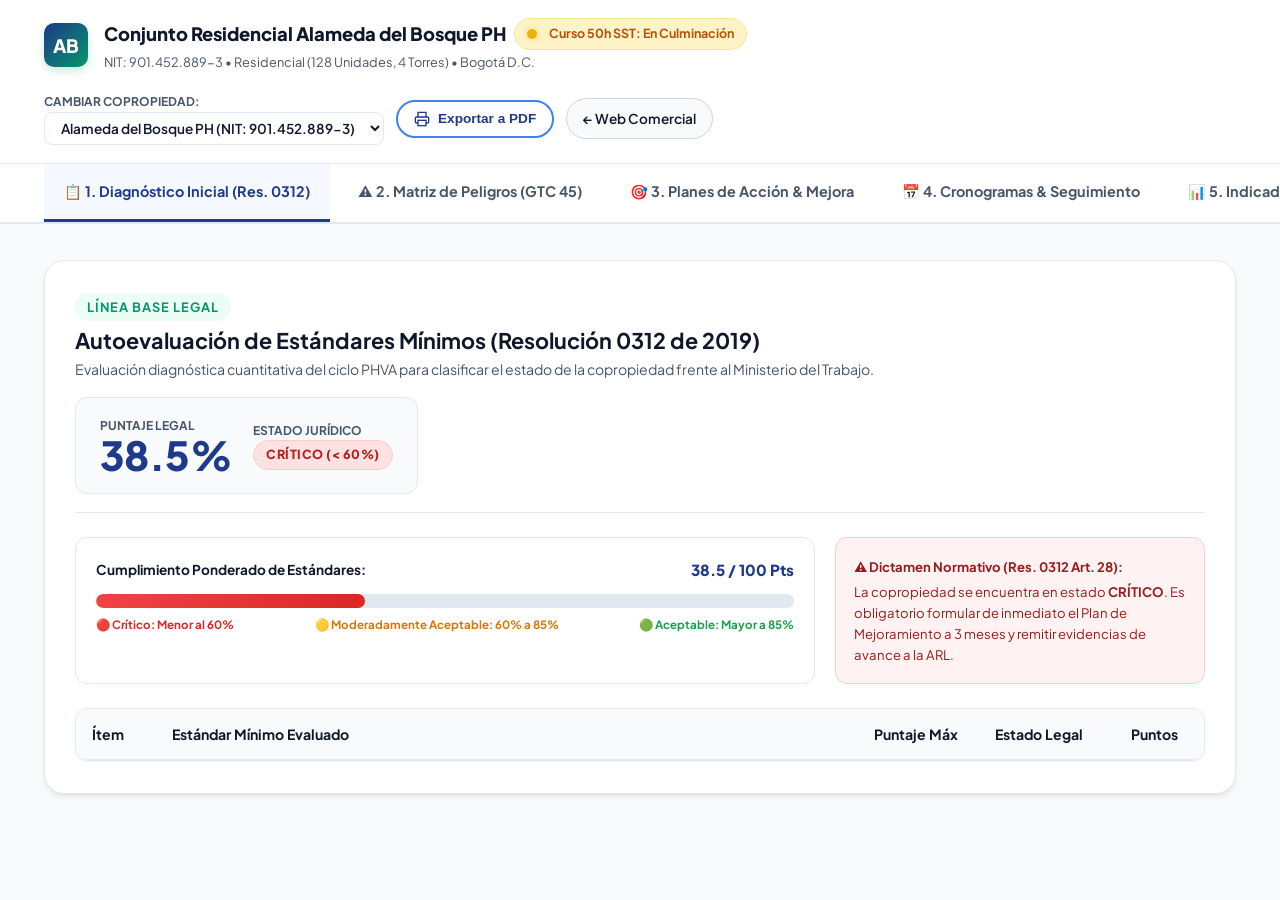
==== web/entregables.html @ 8b186585 "1 1" ====
<!DOCTYPE html>
<html lang="es">
<head>
  <meta charset="UTF-8">
  <meta name="viewport" content="width=device-width, initial-scale=1.0">
  <title>Portal Privado de Entregables SG-SST | Asesoría en Propiedad Horizontal</title>
  <link rel="stylesheet" href="css/styles.css">
  <link rel="icon" href="data:image/svg+xml,<svg xmlns='http://www.w3.org/2000/svg' viewBox='0 0 24 24' fill='%231e3a8a'><path d='M12 1L3 5v6c0 5.55 3.84 10.74 9 12 5.16-1.26 9-6.45 9-12V5l-9-4zm-2 16l-4-4 1.41-1.41L10 14.17l6.59-6.59L18 9l-8 8z'/></svg>">
  <style>
    /* Estilos específicos ejecutivos para el Portal de Entregables */
    .deliverables-header {
      background: #ffffff;
      border-bottom: 1px solid var(--border);
      padding: 18px 0;
      box-shadow: var(--shadow-sm);
    }
    .client-bar {
      display: flex;
      align-items: center;
      justify-content: space-between;
      gap: 20px;
      flex-wrap: wrap;
    }
    .client-info-box {
      display: flex;
      align-items: center;
      gap: 16px;
    }
    .client-selector-wrap {
      display: flex;
      align-items: center;
      gap: 12px;
      flex-wrap: wrap;
    }
    .deliverable-nav {
      background: #ffffff;
      border-bottom: 2px solid var(--border);
      overflow-x: auto;
      white-space: nowrap;
      position: sticky;
      top: 0;
      z-index: 100;
    }
    .deliverable-tabs-list {
      display: flex;
      list-style: none;
      gap: 8px;
      padding: 0 24px;
      max-width: 1240px;
      margin: 0 auto;
    }
    .deliverable-tab {
      padding: 16px 20px;
      font-weight: 700;
      font-size: 0.9rem;
      color: var(--muted);
      cursor: pointer;
      border-bottom: 3px solid transparent;
      display: flex;
      align-items: center;
      gap: 8px;
      transition: var(--transition);
      user-select: none;
    }
    .deliverable-tab:hover {
      color: var(--primary);
    }
    .deliverable-tab.active {
      color: var(--primary);
      border-bottom-color: var(--primary);
      background: rgba(239, 246, 255, 0.6);
    }
    .tab-pane {
      display: none;
      padding: 36px 0 60px;
    }
    .tab-pane.active {
      display: block;
      animation: fadeIn 0.3s ease;
    }
    .panel-card {
      background: #ffffff;
      border-radius: var(--radius-lg);
      border: 1px solid var(--border);
      box-shadow: var(--shadow-md);
      padding: 32px 30px;
      margin-bottom: 28px;
    }
    .panel-card-header {
      display: flex;
      align-items: center;
      justify-content: space-between;
      margin-bottom: 24px;
      padding-bottom: 18px;
      border-bottom: 1px solid var(--border);
      flex-wrap: wrap;
      gap: 16px;
    }
    .score-circle-card {
      display: flex;
      align-items: center;
      gap: 20px;
      background: #f8fafc;
      border-radius: var(--radius-md);
      padding: 18px 24px;
      border: 1px solid var(--border);
    }
    .score-big {
      font-size: 2.5rem;
      font-weight: 800;
      color: var(--primary);
      line-height: 1;
    }
    .status-pill {
      display: inline-block;
      font-size: 0.78rem;
      font-weight: 800;
      padding: 4px 12px;
      border-radius: var(--radius-full);
      text-transform: uppercase;
      letter-spacing: 0.5px;
    }
    .status-danger { background: #fee2e2; color: #b91c1c; border: 1px solid #fecaca; }
    .status-warning { background: #fef3c7; color: #b45309; border: 1px solid #fde68a; }
    .status-success { background: #dcfce7; color: #15803d; border: 1px solid #86efac; }

    /* Tablas técnicas */
    .data-table-wrap {
      overflow-x: auto;
      border-radius: var(--radius-md);
      border: 1px solid var(--border);
      box-shadow: var(--shadow-sm);
    }
    .tech-table {
      width: 100%;
      border-collapse: collapse;
      font-size: 0.88rem;
      text-align: left;
    }
    .tech-table th {
      background: #f8fafc;
      color: var(--dark);
      font-weight: 700;
      padding: 14px 16px;
      border-bottom: 1.5px solid var(--border);
      white-space: nowrap;
    }
    .tech-table td {
      padding: 13px 16px;
      border-bottom: 1px solid #f1f5f9;
      color: var(--dark);
    }
    .tech-table tbody tr:hover {
      background-color: #f8fafc;
    }
    .badge {
      display: inline-block;
      font-size: 0.75rem;
      font-weight: 700;
      padding: 3px 8px;
      border-radius: 4px;
    }
    .badge-success { background: #ecfdf5; color: #047857; }
    .badge-danger { background: #fef2f2; color: #b91c1c; }
    .badge-warning { background: #fffbeb; color: #b45309; }
    .badge-neutral { background: #f1f5f9; color: #475569; }

    .risk-badge {
      font-weight: 800;
      padding: 4px 10px;
      border-radius: 4px;
      font-size: 0.78rem;
      display: inline-block;
      white-space: nowrap;
    }
    .risk-i { background: #fee2e2; color: #991b1b; border: 1px solid #fca5a5; }
    .risk-ii { background: #ffedd5; color: #c2410c; border: 1px solid #fed7aa; }
    .risk-iii { background: #fef9c3; color: #854d0e; border: 1px solid #fef08a; }
    .risk-iv { background: #dcfce7; color: #166534; border: 1px solid #bbf7d0; }

    .pill-tag {
      background: #eff6ff;
      color: #1d4ed8;
      font-size: 0.75rem;
      font-weight: 600;
      padding: 2px 8px;
      border-radius: 4px;
      display: inline-block;
    }
    .progress-bar-bg {
      background: #e2e8f0;
      height: 8px;
      border-radius: 4px;
      overflow: hidden;
      margin-bottom: 4px;
    }
    .progress-bar-fill {
      background: var(--secondary);
      height: 100%;
      border-radius: 4px;
    }

    /* KPIs de Indicadores */
    .kpi-grid {
      display: grid;
      grid-template-columns: repeat(auto-fit, minmax(280px, 1fr));
      gap: 22px;
      margin-bottom: 30px;
    }
    .kpi-card {
      background: #ffffff;
      border: 1px solid var(--border);
      border-radius: var(--radius-md);
      padding: 24px;
      border-top: 4px solid var(--primary-light);
      display: flex;
      flex-direction: column;
      justify-content: space-between;
      box-shadow: var(--shadow-sm);
      transition: var(--transition);
    }
    .kpi-card:hover {
      box-shadow: var(--shadow-md);
      transform: translateY(-2px);
    }
    .kpi-top-row {
      display: flex;
      align-items: center;
      justify-content: space-between;
      margin-bottom: 8px;
    }
    .kpi-val {
      font-size: 2.3rem;
      font-weight: 800;
      color: var(--dark);
      margin: 4px 0 8px 0;
      line-height: 1.1;
    }
    .kpi-title {
      font-size: 0.82rem;
      font-weight: 700;
      color: var(--muted);
      text-transform: uppercase;
      letter-spacing: 0.5px;
    }
    .kpi-desc {
      font-size: 0.8rem;
      color: var(--muted);
      line-height: 1.4;
    }
  </style>
</head>
<body>

  <!-- ===================================================================
       ENCABEZADO DE GESTIÓN Y BARRA DE SELECCIÓN DE COPROPIEDAD
       =================================================================== -->
  <header class="deliverables-header">
    <div class="container client-bar">
      <!-- Info y Avatar de la Copropiedad Activa -->
      <div class="client-info-box">
        <div class="client-avatar-badge" id="clientAvatar">
          AB
        </div>
        <div>
          <div style="display: flex; align-items: center; gap: 8px; flex-wrap: wrap;">
            <h2 id="clientNameHeader" style="font-size: 1.15rem; font-weight: 800; color: var(--dark); margin: 0;">
              Conjunto Residencial Alameda del Bosque PH
            </h2>
            <span class="course-status-pill in-progress" id="courseStatusBadge">
              <span class="kpi-status-dot dot-yellow"></span> Curso 50h SST: En Culminación
            </span>
          </div>
          <p id="clientMetaHeader" style="font-size: 0.8rem; color: var(--muted); margin: 2px 0 0 0;">
            NIT: 901.452.889-3 • Residencial (128 Unidades, 4 Torres) • Bogotá D.C.
          </p>
        </div>
      </div>

      <!-- Acciones Ejecutivas: Selector, PDF y Retorno -->
      <div class="client-selector-wrap">
        <div>
          <label for="copropiedadSelector" style="display: block; font-size: 0.75rem; font-weight: 700; color: var(--muted); text-transform: uppercase;">Cambiar Copropiedad:</label>
          <select id="copropiedadSelector" class="form-control" style="padding: 6px 12px; min-width: 280px; font-weight: 600; font-size: 0.85rem;">
            <option value="1">Alameda del Bosque PH (NIT: 901.452.889-3)</option>
          </select>
        </div>

        <button type="button" class="btn btn-outline" onclick="window.print()" title="Generar PDF Oficial con todos los entregables" style="padding: 9px 16px; font-size: 0.85rem;">
          <svg width="16" height="16" viewBox="0 0 24 24" fill="none" stroke="currentColor" stroke-width="2">
            <polyline points="6 9 6 2 18 2 18 9"></polyline>
            <path d="M6 18H4a2 2 0 0 1-2-2v-5a2 2 0 0 1 2-2h16a2 2 0 0 1 2 2v5a2 2 0 0 1-2 2h-2"></path>
            <rect x="6" y="14" width="12" height="8"></rect>
          </svg>
          Exportar a PDF
        </button>

        <a href="/index.html" class="btn btn-portal" style="padding: 9px 16px; font-size: 0.85rem;">
          ← Web Comercial
        </a>
      </div>
    </div>
  </header>

  <!-- ===================================================================
       PESTAÑAS TÉCNICAS DE ENTREGABLES (PRIVADAS DEL CLIENTE)
       =================================================================== -->
  <nav class="deliverable-nav">
    <ul class="deliverable-tabs-list">
      <li class="deliverable-tab active" data-target="tab-diagnostico">
        📋 1. Diagnóstico Inicial (Res. 0312)
      </li>
      <li class="deliverable-tab" data-target="tab-matriz">
        ⚠️ 2. Matriz de Peligros (GTC 45)
      </li>
      <li class="deliverable-tab" data-target="tab-planes">
        🎯 3. Planes de Acción & Mejora
      </li>
      <li class="deliverable-tab" data-target="tab-cronogramas">
        📅 4. Cronogramas & Seguimiento
      </li>
      <li class="deliverable-tab" data-target="tab-indicadores">
        📊 5. Indicadores del SG-SST
      </li>
      <li class="deliverable-tab" data-target="tab-auditoria">
        ⚖️ 6. Auditoría & Reporte ARL/MinTrabajo
      </li>
    </ul>
  </nav>

  <!-- ===================================================================
       CONTENIDO PRINCIPAL POR ENTREGABLE
       =================================================================== -->
  <main class="container">

    <!-- ---------------------------------------------------------------
         TAB 1: DIAGNÓSTICO INICIAL (RES. 0312 DE 2019)
         --------------------------------------------------------------- -->
    <div id="tab-diagnostico" class="tab-pane active">
      <div class="panel-card">
        <div class="panel-card-header">
          <div>
            <span class="section-tag" style="margin-bottom: 6px;">Línea Base Legal</span>
            <h3 style="font-size: 1.35rem; color: var(--dark); margin: 0 0 4px 0;">
              Autoevaluación de Estándares Mínimos (Resolución 0312 de 2019)
            </h3>
            <p style="font-size: 0.88rem; color: var(--muted); margin: 0;">
              Evaluación diagnóstica cuantitativa del ciclo PHVA para clasificar el estado de la copropiedad frente al Ministerio del Trabajo.
            </p>
          </div>
          <div class="score-circle-card">
            <div>
              <div style="font-size: 0.75rem; font-weight: 700; color: var(--muted); text-transform: uppercase;">Puntaje Legal</div>
              <div id="diagScoreBadge" class="score-big">38.5%</div>
            </div>
            <div>
              <div style="font-size: 0.75rem; font-weight: 700; color: var(--muted); text-transform: uppercase;">Estado Jurídico</div>
              <span id="diagStatusBadge" class="status-pill status-danger">Crítico (< 60%)</span>
            </div>
          </div>
        </div>

        <!-- Banner Visual de Semáforo y Barra de Progreso del Diagnóstico -->
        <div class="diag-semaphor-banner">
          <div class="diag-summary-box">
            <div style="display: flex; justify-content: space-between; align-items: center;">
              <span style="font-size: 0.85rem; font-weight: 700; color: var(--dark);">Cumplimiento Ponderado de Estándares:</span>
              <span id="diagProgressText" style="font-size: 0.95rem; font-weight: 800; color: var(--primary);">38.5 / 100 Pts</span>
            </div>
            <div class="diag-progress-outer">
              <div id="diagProgressBar" class="diag-progress-inner" style="width: 38.5%; background: linear-gradient(90deg, #ef4444 0%, #dc2626 100%);"></div>
            </div>
            <div class="diag-thresholds">
              <span style="color: #dc2626;">🔴 Crítico: Menor al 60%</span>
              <span style="color: #d97706;">🟡 Moderadamente Aceptable: 60% a 85%</span>
              <span style="color: #16a34a;">🟢 Aceptable: Mayor a 85%</span>
            </div>
          </div>

          <!-- Dictamen Legal Inmediato -->
          <div id="diagLegalAdvice" style="background: #fef2f2; border: 1.5px solid #fecaca; border-radius: var(--radius-md); padding: 18px; font-size: 0.82rem; color: #991b1b; display: flex; flex-direction: column; justify-content: center;">
            <strong style="margin-bottom: 4px; display: flex; align-items: center; gap: 6px;">
              ⚠️ Dictamen Normativo (Res. 0312 Art. 28):
            </strong>
            <span>La copropiedad se encuentra en estado <strong>CRÍTICO</strong>. Es obligatorio formular de inmediato el Plan de Mejoramiento a 3 meses y remitir evidencias de avance a la ARL.</span>
          </div>
        </div>

        <div class="data-table-wrap">
          <table class="tech-table">
            <thead>
              <tr>
                <th style="width: 80px;">Ítem</th>
                <th>Estándar Mínimo Evaluado</th>
                <th style="width: 110px; text-align: center;">Puntaje Máx</th>
                <th style="width: 130px; text-align: center;">Estado Legal</th>
                <th style="width: 100px; text-align: center;">Puntos</th>
              </tr>
            </thead>
            <tbody id="diagItemsTable">
              <!-- Renderizado dinámico desde entregables.js -->
            </tbody>
          </table>
        </div>
      </div>
    </div>

    <!-- ---------------------------------------------------------------
         TAB 2: MATRIZ DE IDENTIFICACIÓN DE PELIGROS (GTC 45) CON FILTROS
         --------------------------------------------------------------- -->
    <div id="tab-matriz" class="tab-pane">
      <div class="panel-card">
        <div class="panel-card-header">
          <div>
            <span class="section-tag" style="margin-bottom: 6px;">Gestión de Peligros Locativos</span>
            <h3 style="font-size: 1.35rem; color: var(--dark); margin: 0 0 4px 0;">
              Matriz de Identificación de Peligros y Valoración de Riesgos (GTC 45)
            </h3>
            <p style="font-size: 0.88rem; color: var(--muted); margin: 0;">
              Identificación técnica de áreas críticas (bombas, subestación, tanques, shut, piscina, fachadas) y controles para personal OPS y subcontratado.
            </p>
          </div>
          <button class="btn btn-outline" onclick="window.print()" style="padding: 8px 16px; font-size: 0.85rem;">
            Exportar Matriz en PDF
          </button>
        </div>

        <!-- Barra de Filtros Dinámicos de la Matriz IPVR -->
        <div class="matrix-filters-card">
          <div class="matrix-filter-controls">
            <!-- Filtro por Área / Zona -->
            <div>
              <label for="filterArea" style="display: block; font-size: 0.72rem; font-weight: 700; color: var(--muted); text-transform: uppercase; margin-bottom: 2px;">Filtrar por Área / Zona:</label>
              <select id="filterArea" class="matrix-filter-select">
                <option value="ALL">Todas las Áreas</option>
                <option value="Subestación">Subestación y Tableros Eléctricos</option>
                <option value="Motobombas">Cuarto de Motobombas</option>
                <option value="Tanques">Tanques de Agua (Confinados)</option>
                <option value="Shut">Shut de Basuras y Acopio</option>
                <option value="Fachadas">Fachadas y Cubiertas (Alturas)</option>
                <option value="Portería">Portería y Vigilancia</option>
              </select>
            </div>

            <!-- Filtro por Tipo de Personal -->
            <div>
              <label for="filterPersonal" style="display: block; font-size: 0.72rem; font-weight: 700; color: var(--muted); text-transform: uppercase; margin-bottom: 2px;">Personal Expuesto:</label>
              <select id="filterPersonal" class="matrix-filter-select">
                <option value="ALL">Todo el Personal</option>
                <option value="OPS">OPS / Toderos Mantenimiento</option>
                <option value="Subcontratado">Subcontratado (Aseo / Vigilancia)</option>
                <option value="Especializado">Contratistas Especializados</option>
              </select>
            </div>

            <!-- Filtro por Nivel de Riesgo -->
            <div>
              <label for="filterRisk" style="display: block; font-size: 0.72rem; font-weight: 700; color: var(--muted); text-transform: uppercase; margin-bottom: 2px;">Nivel de Riesgo (NR):</label>
              <select id="filterRisk" class="matrix-filter-select">
                <option value="ALL">Todos los Niveles</option>
                <option value="I">Nivel I - Crítico (No Aceptable)</option>
                <option value="II">Nivel II - Alto (Aceptable c/ Control)</option>
                <option value="III">Nivel III - Medio</option>
              </select>
            </div>

            <!-- Buscador en tiempo real -->
            <div>
              <label for="searchMatrix" style="display: block; font-size: 0.72rem; font-weight: 700; color: var(--muted); text-transform: uppercase; margin-bottom: 2px;">Buscar Peligro o Control:</label>
              <input type="text" id="searchMatrix" class="matrix-search-input" placeholder="Ej: eléctrico, cloro, alturas...">
            </div>
          </div>

          <div class="matrix-count-badge" id="matrixCountBadge">
            Mostrando 6 de 6 peligros
          </div>
        </div>

        <div class="data-table-wrap">
          <table class="tech-table">
            <thead>
              <tr>
                <th>Área / Proceso</th>
                <th>Personal Expuesto</th>
                <th>Peligro & Clasificación</th>
                <th style="text-align: center;">NP</th>
                <th style="text-align: center;">NC</th>
                <th style="text-align: center;">Nivel Riesgo (NR)</th>
                <th>Medidas de Intervención / Controles</th>
              </tr>
            </thead>
            <tbody id="matrizTableBody">
              <!-- Renderizado dinámico desde entregables.js -->
            </tbody>
          </table>
        </div>
      </div>
    </div>

    <!-- ---------------------------------------------------------------
         TAB 3: PLANES DE ACCIÓN Y DE MEJORA
         --------------------------------------------------------------- -->
    <div id="tab-planes" class="tab-pane">
      <div class="panel-card">
        <div class="panel-card-header">
          <div>
            <span class="section-tag" style="margin-bottom: 6px;">Subsanación de Hallazgos</span>
            <h3 style="font-size: 1.35rem; color: var(--dark); margin: 0 0 4px 0;">
              Planes de Acción y Mejoramiento Continuo
            </h3>
            <p style="font-size: 0.88rem; color: var(--muted); margin: 0;">
              Acciones estructuradas para subsanar los estándares no conformes del diagnóstico y elevar la calificación legal ante la ARL.
            </p>
          </div>
        </div>

        <div class="data-table-wrap">
          <table class="tech-table">
            <thead>
              <tr>
                <th style="width: 70px;">Estándar</th>
                <th>Hallazgo / No Conformidad</th>
                <th>Acción de Mejora Propuesta</th>
                <th>Responsable</th>
                <th>Recursos</th>
                <th>Fecha Límite</th>
                <th style="width: 140px;">Avance & Estado</th>
              </tr>
            </thead>
            <tbody id="planesTableBody">
              <!-- Renderizado dinámico desde entregables.js -->
            </tbody>
          </table>
        </div>
      </div>
    </div>

    <!-- ---------------------------------------------------------------
         TAB 4: CRONOGRAMAS DE IMPLEMENTACIÓN Y SEGUIMIENTO
         --------------------------------------------------------------- -->
    <div id="tab-cronogramas" class="tab-pane">
      <div class="panel-card">
        <div class="panel-card-header">
          <div>
            <span class="section-tag" style="margin-bottom: 6px;">Ciclo PHVA Anual</span>
            <h3 style="font-size: 1.35rem; color: var(--dark); margin: 0 0 4px 0;">
              Cronograma Anual de Trabajo, Capacitaciones e Inspecciones
            </h3>
            <p style="font-size: 0.88rem; color: var(--muted); margin: 0;">
              Seguimiento temporal con porcentajes de ejecución real conforme al Decreto 1072 de 2015.
            </p>
          </div>
        </div>

        <div class="data-table-wrap">
          <table class="tech-table">
            <thead>
              <tr>
                <th>Programa</th>
                <th>Actividad Programada</th>
                <th>Mes</th>
                <th>Responsable</th>
                <th>Estado</th>
                <th style="width: 130px;">Cumplimiento</th>
              </tr>
            </thead>
            <tbody id="cronogramasTableBody">
              <!-- Renderizado dinámico desde entregables.js -->
            </tbody>
          </table>
        </div>
      </div>
    </div>

    <!-- ---------------------------------------------------------------
         TAB 5: TABLERO DE INDICADORES DEL SG-SST (SEMÁFOROS MEJORADOS)
         --------------------------------------------------------------- -->
    <div id="tab-indicadores" class="tab-pane">
      <div class="panel-card">
        <div class="panel-card-header">
          <div>
            <span class="section-tag" style="margin-bottom: 6px;">Métricas Obligatorias</span>
            <h3 style="font-size: 1.35rem; color: var(--dark); margin: 0 0 4px 0;">
              Tablero de 6 Indicadores del SG-SST (Resolución 0312 de 2019 art. 30)
            </h3>
            <p style="font-size: 0.88rem; color: var(--muted); margin: 0;">
              Semáforos visuales y comparación rigurosa contra metas legales de estructura, proceso y resultado.
            </p>
          </div>
          <span class="badge badge-success" style="padding: 6px 14px; font-size: 0.82rem;">
            Vigencia: Año 2026 Acumulado
          </span>
        </div>

        <div class="kpi-grid">
          <!-- 1. Frecuencia de Accidentes -->
          <div class="kpi-card" style="border-top-color: #10b981;">
            <div>
              <div class="kpi-top-row">
                <span class="kpi-title">Frecuencia de AT (IF)</span>
                <span class="badge badge-success">🟢 Meta Cumplida</span>
              </div>
              <div class="kpi-val" id="indFrecuencia">0.0</div>
              <div class="kpi-desc">(N° Accidentes de Trabajo en el mes / N° Trabajadores) * 100.</div>
            </div>
            <div class="kpi-target-wrap">
              <div class="kpi-target-header">
                <span>Resultado: 0.0</span>
                <span>Meta Legal: 0.0</span>
              </div>
              <div class="progress-bar-bg">
                <div class="progress-bar-fill" style="width: 100%; background: #10b981;"></div>
              </div>
            </div>
          </div>

          <!-- 2. Severidad de Accidentes -->
          <div class="kpi-card" style="border-top-color: #10b981;">
            <div>
              <div class="kpi-top-row">
                <span class="kpi-title">Severidad de AT (IS)</span>
                <span class="badge badge-success">🟢 Meta Cumplida</span>
              </div>
              <div class="kpi-val" id="indSeveridad">0.0</div>
              <div class="kpi-desc">Días de incapacidad por accidentes laborales en el periodo evaluado.</div>
            </div>
            <div class="kpi-target-wrap">
              <div class="kpi-target-header">
                <span>Días Perdidos: 0</span>
                <span>Meta Legal: 0 Días</span>
              </div>
              <div class="progress-bar-bg">
                <div class="progress-bar-fill" style="width: 100%; background: #10b981;"></div>
              </div>
            </div>
          </div>

          <!-- 3. Mortalidad por Accidentes -->
          <div class="kpi-card" style="border-top-color: #10b981;">
            <div>
              <div class="kpi-top-row">
                <span class="kpi-title">Mortalidad por AT</span>
                <span class="badge badge-success">🟢 Meta Cumplida</span>
              </div>
              <div class="kpi-val" id="indMortalidad" style="color: var(--secondary);">0.0%</div>
              <div class="kpi-desc">Proporción de eventos mortales de personal directo o subcontratado.</div>
            </div>
            <div class="kpi-target-wrap">
              <div class="kpi-target-header">
                <span>Resultado: 0.0%</span>
                <span>Meta Legal: 0%</span>
              </div>
              <div class="progress-bar-bg">
                <div class="progress-bar-fill" style="width: 100%; background: #10b981;"></div>
              </div>
            </div>
          </div>

          <!-- 4. Ausentismo por Causa Médica -->
          <div class="kpi-card" style="border-top-color: #3b82f6;">
            <div>
              <div class="kpi-top-row">
                <span class="kpi-title">Ausentismo Médico</span>
                <span class="badge badge-success">🟢 Controlado</span>
              </div>
              <div class="kpi-val" id="indAusentismo">1.2%</div>
              <div class="kpi-desc">Días de ausencia por incapacidad sobre días totales programados.</div>
            </div>
            <div class="kpi-target-wrap">
              <div class="kpi-target-header">
                <span>Resultado: 1.2%</span>
                <span>Meta Máxima: < 3.0%</span>
              </div>
              <div class="progress-bar-bg">
                <div class="progress-bar-fill" style="width: 40%; background: #3b82f6;"></div>
              </div>
            </div>
          </div>

          <!-- 5. Cumplimiento Plan Anual de Trabajo -->
          <div class="kpi-card" style="border-top-color: #059669;">
            <div>
              <div class="kpi-top-row">
                <span class="kpi-title">Cumplimiento Plan Anual</span>
                <span class="badge badge-success">🟢 Conforme</span>
              </div>
              <div class="kpi-val" id="indCumplimientoPlan" style="color: var(--secondary);">85%</div>
              <div class="kpi-desc">Actividades ejecutadas en el cronograma vs actividades planificadas.</div>
            </div>
            <div class="kpi-target-wrap">
              <div class="kpi-target-header">
                <span>Ejecutado: 85%</span>
                <span>Meta Legal: ≥ 80%</span>
              </div>
              <div class="progress-bar-bg">
                <div class="progress-bar-fill" style="width: 85%; background: var(--secondary);"></div>
              </div>
            </div>
          </div>

          <!-- 6. Cobertura del Programa de Capacitación -->
          <div class="kpi-card" style="border-top-color: #059669;">
            <div>
              <div class="kpi-top-row">
                <span class="kpi-title">Cobertura Capacitaciones</span>
                <span class="badge badge-success">🟢 Sobresaliente</span>
              </div>
              <div class="kpi-val" id="indCapacitacion" style="color: var(--secondary);">92%</div>
              <div class="kpi-desc">Personal asistente capacitado vs personal total programado.</div>
            </div>
            <div class="kpi-target-wrap">
              <div class="kpi-target-header">
                <span>Cobertura: 92%</span>
                <span>Meta Legal: ≥ 90%</span>
              </div>
              <div class="progress-bar-bg">
                <div class="progress-bar-fill" style="width: 92%; background: var(--secondary);"></div>
              </div>
            </div>
          </div>
        </div>
      </div>
    </div>

    <!-- ---------------------------------------------------------------
         TAB 6: AUDITORÍA & REPORTE OFICIAL ARL / MINTRABAJO
         --------------------------------------------------------------- -->
    <div id="tab-auditoria" class="tab-pane">
      <div class="panel-card">
        <div class="panel-card-header">
          <div>
            <span class="section-tag" style="margin-bottom: 6px;">Fiscalización Rigurosa</span>
            <h3 style="font-size: 1.35rem; color: var(--dark); margin: 0 0 4px 0;">
              Auditoría y Validación de Evidencias para Reporte ante ARL y MinTrabajo
            </h3>
            <p style="font-size: 0.88rem; color: var(--muted); margin: 0;">
              Soporte documental conforme a la Cláusula Novena del Contrato de Asesoría Integral.
            </p>
          </div>
          <span class="badge badge-warning" style="padding: 6px 14px; font-size: 0.82rem;">
            AUDITORÍA PRE-REPORTE ACTIVA
          </span>
        </div>

        <div style="background: #fffbeb; border-left: 4px solid var(--warning); padding: 18px 20px; border-radius: 6px; margin-bottom: 24px;">
          <h4 style="font-size: 0.98rem; color: #b45309; margin: 0 0 6px 0; font-weight: 700;">
            ⚠️ Protocolo Legal No Negociable de Fiscalización:
          </h4>
          <p style="font-size: 0.88rem; color: #78350f; line-height: 1.55; margin: 0;">
            Nuestra firma asesora <strong>no transmitirá ni avalará reportes oficiales de autoevaluación</strong> ante la Administradora de Riesgos Laborales (ARL) ni ante la plataforma del Ministerio del Trabajo (Fondo de Riesgos Laborales) sin la verificación fehaciente de las evidencias documentales entregadas por la copropiedad.
          </p>
        </div>

        <div style="display: grid; grid-template-columns: repeat(auto-fit, minmax(320px, 1fr)); gap: 24px; margin-bottom: 28px;">
          <div style="background: #f8fafc; border: 1px solid var(--border); border-radius: 8px; padding: 22px;">
            <h4 style="font-size: 1rem; margin-bottom: 12px; color: var(--dark); font-weight: 700;">
              1. Verificación del Responsable Interno
            </h4>
            <div style="font-size: 0.88rem; line-height: 1.65;">
              <p><strong>Exigencia Legal:</strong> Art. 4, 9 o 17 de la Res. 0312 de 2019.</p>
              <p><strong>Designado por la PH:</strong> Administrador(a) en ejercicio.</p>
              <p><strong>Certificación Curso 50 Horas SST:</strong> <span class="badge badge-warning">En proceso de culminación (15 días)</span></p>
              <p style="color: var(--muted); font-size: 0.8rem; margin-top: 8px; border-top: 1px solid var(--border); padding-top: 8px;">
                * La copropiedad debe radicar el certificado antes de habilitar el cargue oficial.
              </p>
            </div>
          </div>

          <div style="background: #f8fafc; border: 1px solid var(--border); border-radius: 8px; padding: 22px;">
            <h4 style="font-size: 1rem; margin-bottom: 12px; color: var(--dark); font-weight: 700;">
              2. Soportes Fidedignos Auditados
            </h4>
            <ul style="list-style: none; font-size: 0.86rem; line-height: 1.8;">
              <li>✓ Planillas PILA de vigilancia y aseo al día (Auditadas).</li>
              <li>✓ Matriz IPVR levantada y firmada por especialista SST.</li>
              <li>⏳ Actas de conformación de COPASST / Vigía (Pendiente firma de actas).</li>
              <li>⏳ Certificados de mantenimiento de red contra incendios (Pendiente pago copropiedad).</li>
            </ul>
          </div>
        </div>

        <div style="text-align: right; border-top: 1px solid var(--border); padding-top: 18px;">
          <button class="btn btn-outline" disabled style="opacity: 0.6; cursor: not-allowed; padding: 10px 20px;">
            Habilitar Cargue Oficial a Plataforma MinTrabajo
          </button>
          <span style="display: block; font-size: 0.78rem; color: var(--muted); margin-top: 6px;">
            Se habilitará una vez se audite el 100% de las evidencias fidedignas radicadas por la administración.
          </span>
        </div>
      </div>
    </div>

  </main>

  <script src="js/entregables.js"></script>
</body>
</html>
---- web/css/styles.css ----
/* ===================================================================
   ESTILOS CORPORATIVOS - ASESORÍA SG-SST PARA PROPIEDAD HORIZONTAL
   Diseño Cálido, Empático, No Robotizado y 100% Responsivo
   =================================================================== */

@import url('https://fonts.googleapis.com/css2?family=Plus+Jakarta+Sans:wght@300;400;500;600;700;800&family=Inter:wght@300;400;500;600&display=swap');

:root {
  /* Paleta Cálida, Confiable y Saludable */
  --primary: #1e3a8a;          /* Azul institucional profundo */
  --primary-light: #3b82f6;    /* Azul dinámico */
  --primary-hover: #172554;
  --secondary: #059669;        /* Verde esmeralda salud y prevención */
  --secondary-light: #10b981;
  --secondary-bg: #ecfdf5;
  --warm-accent: #f59e0b;      /* Ámbar cálido para alertas y vida */
  --dark: #0f172a;             /* Texto principal pizarra oscura */
  --muted: #475569;            /* Texto secundario */
  --light-bg: #f8fafc;         /* Fondo suave */
  --card-bg: #ffffff;
  --border: #e2e8f0;
  --border-light: #f1f5f9;
  --danger: #dc2626;
  --warning: #d97706;
  --success: #16a34a;

  /* Sombras suaves modernas */
  --shadow-sm: 0 1px 2px 0 rgb(0 0 0 / 0.05);
  --shadow-md: 0 4px 6px -1px rgb(0 0 0 / 0.08), 0 2px 4px -2px rgb(0 0 0 / 0.05);
  --shadow-lg: 0 10px 15px -3px rgb(0 0 0 / 0.08), 0 4px 6px -4px rgb(0 0 0 / 0.04);
  --shadow-xl: 0 20px 25px -5px rgb(0 0 0 / 0.08), 0 8px 10px -6px rgb(0 0 0 / 0.04);

  --radius-sm: 8px;
  --radius-md: 12px;
  --radius-lg: 20px;
  --radius-full: 9999px;

  --transition: all 0.25s cubic-bezier(0.4, 0, 0.2, 1);
}

* {
  margin: 0;
  padding: 0;
  box-sizing: border-box;
}

body {
  font-family: 'Plus Jakarta Sans', 'Inter', -apple-system, BlinkMacSystemFont, sans-serif;
  color: var(--dark);
  background-color: var(--light-bg);
  line-height: 1.6;
  -webkit-font-smoothing: antialiased;
}

/* ===================================================================
   TIPOGRAFÍA Y ELEMENTOS GENERALES
   =================================================================== */

h1, h2, h3, h4, h5 {
  color: var(--dark);
  font-weight: 700;
  line-height: 1.25;
}

p {
  color: var(--muted);
}

a {
  color: var(--primary-light);
  text-decoration: none;
  transition: var(--transition);
}

a:hover {
  color: var(--primary);
}

.container {
  width: 100%;
  max-width: 1240px;
  margin: 0 auto;
  padding: 0 24px;
}

/* ===================================================================
   BOTONES Y CONTROLES CÁLIDOS
   =================================================================== */

.btn {
  display: inline-flex;
  align-items: center;
  justify-content: center;
  gap: 8px;
  font-weight: 600;
  font-size: 0.95rem;
  padding: 12px 24px;
  border-radius: var(--radius-full);
  border: 1px solid transparent;
  cursor: pointer;
  transition: var(--transition);
  text-align: center;
}

.btn-primary {
  background: linear-gradient(135deg, var(--primary) 0%, var(--primary-light) 100%);
  color: #ffffff;
  box-shadow: 0 4px 14px rgba(30, 58, 138, 0.25);
}

.btn-primary:hover {
  background: linear-gradient(135deg, var(--primary-hover) 0%, var(--primary) 100%);
  transform: translateY(-2px);
  box-shadow: 0 6px 20px rgba(30, 58, 138, 0.35);
  color: #ffffff;
}

.btn-secondary {
  background: linear-gradient(135deg, var(--secondary) 0%, var(--secondary-light) 100%);
  color: #ffffff;
  box-shadow: 0 4px 14px rgba(5, 150, 105, 0.25);
}

.btn-secondary:hover {
  transform: translateY(-2px);
  box-shadow: 0 6px 20px rgba(5, 150, 105, 0.35);
  color: #ffffff;
}

.btn-outline {
  background: transparent;
  border: 2px solid var(--primary-light);
  color: var(--primary);
}

.btn-outline:hover {
  background: rgba(59, 130, 246, 0.08);
  transform: translateY(-2px);
}

.btn-portal {
  background: #f8fafc;
  border: 1.5px solid #cbd5e1;
  color: var(--dark);
  font-weight: 600;
  padding: 10px 20px;
}

.btn-portal:hover {
  background: #ffffff;
  border-color: var(--primary-light);
  color: var(--primary);
  box-shadow: var(--shadow-sm);
}

/* ===================================================================
   NAVBAR & ENCABEZADO
   =================================================================== */

.header {
  position: sticky;
  top: 0;
  z-index: 1000;
  background: rgba(255, 255, 255, 0.94);
  backdrop-filter: blur(12px);
  border-bottom: 1px solid var(--border);
  transition: var(--transition);
}

.navbar {
  display: flex;
  align-items: center;
  justify-content: space-between;
  height: 80px;
}

.logo-brand {
  display: flex;
  align-items: center;
  gap: 12px;
  font-size: 1.25rem;
  font-weight: 800;
  color: var(--primary);
  letter-spacing: -0.5px;
}

.logo-icon {
  width: 44px;
  height: 44px;
  background: linear-gradient(135deg, var(--primary) 0%, var(--secondary) 100%);
  border-radius: var(--radius-md);
  display: flex;
  align-items: center;
  justify-content: center;
  color: #ffffff;
  font-size: 1.3rem;
  box-shadow: 0 4px 10px rgba(5, 150, 105, 0.25);
}

.nav-links {
  display: flex;
  align-items: center;
  gap: 28px;
  list-style: none;
}

.nav-links a {
  font-weight: 500;
  font-size: 0.95rem;
  color: var(--muted);
  position: relative;
  padding: 6px 0;
}

.nav-links a:hover,
.nav-links a.active {
  color: var(--primary);
}

.nav-links a.active::after {
  content: '';
  position: absolute;
  bottom: 0;
  left: 0;
  width: 100%;
  height: 2.5px;
  background: var(--secondary);
  border-radius: 2px;
}

.nav-actions {
  display: flex;
  align-items: center;
  gap: 14px;
}

/* ===================================================================
   HERO SECTION - CÁLIDO, EMPÁTICO Y VISUAL
   =================================================================== */

.hero {
  padding: 70px 0 60px;
  background: radial-gradient(circle at 10% 20%, rgba(236, 253, 245, 0.7) 0%, rgba(248, 250, 252, 1) 90%);
  position: relative;
  overflow: hidden;
}

.hero-grid {
  display: grid;
  grid-template-columns: 1.15fr 0.85fr;
  align-items: center;
  gap: 48px;
}

.hero-badge {
  display: inline-flex;
  align-items: center;
  gap: 8px;
  background: #ffffff;
  border: 1px solid #d1fae5;
  color: var(--secondary);
  font-size: 0.85rem;
  font-weight: 700;
  padding: 6px 14px;
  border-radius: var(--radius-full);
  box-shadow: var(--shadow-sm);
  margin-bottom: 20px;
}

.hero-badge-dot {
  width: 8px;
  height: 8px;
  border-radius: 50%;
  background-color: var(--secondary);
  animation: pulse 2s infinite;
}

@keyframes pulse {
  0% { transform: scale(0.95); box-shadow: 0 0 0 0 rgba(16, 185, 129, 0.7); }
  70% { transform: scale(1); box-shadow: 0 0 0 8px rgba(16, 185, 129, 0); }
  100% { transform: scale(0.95); box-shadow: 0 0 0 0 rgba(16, 185, 129, 0); }
}

.hero h1 {
  font-size: 2.85rem;
  letter-spacing: -1px;
  margin-bottom: 18px;
  color: var(--dark);
}

.hero h1 span {
  color: var(--primary);
  position: relative;
}

.hero-lead {
  font-size: 1.15rem;
  color: var(--muted);
  margin-bottom: 30px;
  line-height: 1.65;
}

.hero-buttons {
  display: flex;
  flex-wrap: wrap;
  gap: 16px;
  margin-bottom: 36px;
}

.hero-trust {
  display: flex;
  align-items: center;
  gap: 20px;
  padding-top: 20px;
  border-top: 1px solid var(--border);
}

.trust-item {
  display: flex;
  align-items: center;
  gap: 8px;
  font-size: 0.88rem;
  font-weight: 600;
  color: var(--muted);
}

.trust-item svg {
  color: var(--secondary);
  flex-shrink: 0;
}

/* Tarjeta Visual de Hero (Comunidad y Seguridad) */
.hero-visual-card {
  background: #ffffff;
  border-radius: var(--radius-lg);
  padding: 24px;
  box-shadow: var(--shadow-xl);
  border: 1px solid rgba(226, 232, 240, 0.8);
  position: relative;
}

.hero-image-wrapper {
  position: relative;
  border-radius: var(--radius-md);
  overflow: hidden;
  height: 320px;
  background: #e2e8f0;
}

.hero-img {
  width: 100%;
  height: 100%;
  object-fit: cover;
  transition: transform 0.5s ease;
}

.hero-visual-card:hover .hero-img {
  transform: scale(1.03);
}

.hero-floating-stat {
  position: absolute;
  bottom: -15px;
  left: 20px;
  right: 20px;
  background: rgba(255, 255, 255, 0.98);
  backdrop-filter: blur(8px);
  border: 1px solid var(--border);
  border-radius: var(--radius-md);
  padding: 16px 20px;
  box-shadow: var(--shadow-lg);
  display: flex;
  align-items: center;
  justify-content: space-between;
}

.stat-item {
  text-align: center;
}

.stat-num {
  font-size: 1.35rem;
  font-weight: 800;
  color: var(--primary);
  display: block;
}

.stat-label {
  font-size: 0.75rem;
  color: var(--muted);
  font-weight: 600;
}

/* ===================================================================
   SECCIONES GENERALES
   =================================================================== */

.section {
  padding: 80px 0;
}

.section-alt {
  background-color: #ffffff;
}

.section-header {
  text-align: center;
  max-width: 720px;
  margin: 0 auto 50px;
}

.section-tag {
  display: inline-block;
  background: var(--secondary-bg);
  color: var(--secondary);
  font-size: 0.8rem;
  font-weight: 700;
  text-transform: uppercase;
  letter-spacing: 1px;
  padding: 4px 12px;
  border-radius: var(--radius-full);
  margin-bottom: 12px;
}

.section-title {
  font-size: 2.25rem;
  letter-spacing: -0.5px;
  margin-bottom: 14px;
}

.section-desc {
  font-size: 1.05rem;
  color: var(--muted);
}

/* ===================================================================
   QUIÉNES SOMOS, MISIÓN Y VISIÓN
   =================================================================== */

.about-grid {
  display: grid;
  grid-template-columns: repeat(auto-fit, minmax(320px, 1fr));
  gap: 28px;
}

.about-card {
  background: #ffffff;
  padding: 36px 30px;
  border-radius: var(--radius-lg);
  border: 1px solid var(--border);
  box-shadow: var(--shadow-md);
  transition: var(--transition);
  position: relative;
  overflow: hidden;
}

.about-card:hover {
  transform: translateY(-4px);
  box-shadow: var(--shadow-xl);
  border-color: #cbd5e1;
}

.about-card-icon {
  width: 56px;
  height: 56px;
  border-radius: var(--radius-md);
  display: flex;
  align-items: center;
  justify-content: center;
  font-size: 1.5rem;
  margin-bottom: 20px;
}

.icon-blue {
  background: #eff6ff;
  color: var(--primary);
}

.icon-green {
  background: #ecfdf5;
  color: var(--secondary);
}

.icon-amber {
  background: #fffbeb;
  color: var(--warning);
}

.about-card h3 {
  font-size: 1.35rem;
  margin-bottom: 14px;
}

.about-card p {
  font-size: 0.95rem;
  line-height: 1.6;
}

/* ===================================================================
   POLÍTICAS CORPORATIVAS
   =================================================================== */

.policies-grid {
  display: grid;
  grid-template-columns: repeat(auto-fit, minmax(320px, 1fr));
  gap: 24px;
}

.policy-card {
  background: #ffffff;
  border: 1px solid var(--border);
  border-radius: var(--radius-md);
  padding: 26px;
  transition: var(--transition);
}

.policy-card:hover {
  border-color: var(--primary-light);
  box-shadow: var(--shadow-md);
}

.policy-header {
  display: flex;
  align-items: center;
  gap: 14px;
  margin-bottom: 14px;
}

.policy-badge {
  background: #f1f5f9;
  font-size: 0.75rem;
  font-weight: 700;
  padding: 3px 8px;
  border-radius: 4px;
  color: var(--muted);
}

.policy-card h4 {
  font-size: 1.15rem;
  color: var(--dark);
}

.policy-preview {
  font-size: 0.9rem;
  color: var(--muted);
  margin-bottom: 16px;
}

/* ===================================================================
   PAQUETES DE SERVICIO PARA PROPIEDAD HORIZONTAL
   =================================================================== */

.packages-grid {
  display: grid;
  grid-template-columns: repeat(3, 1fr);
  gap: 28px;
}

.package-card {
  background: #ffffff;
  border-radius: var(--radius-lg);
  border: 1px solid var(--border);
  padding: 36px 28px;
  display: flex;
  flex-direction: column;
  transition: var(--transition);
  position: relative;
}

.package-card.featured {
  border: 2px solid var(--secondary);
  box-shadow: 0 10px 30px rgba(5, 150, 105, 0.12);
  transform: scale(1.02);
}

.popular-badge {
  position: absolute;
  top: -14px;
  left: 50%;
  transform: translateX(-50%);
  background: var(--secondary);
  color: #ffffff;
  font-size: 0.75rem;
  font-weight: 800;
  text-transform: uppercase;
  letter-spacing: 0.5px;
  padding: 4px 16px;
  border-radius: var(--radius-full);
}

.package-title {
  font-size: 1.45rem;
  margin-bottom: 8px;
}

.package-subtitle {
  font-size: 0.88rem;
  color: var(--muted);
  margin-bottom: 24px;
  min-height: 42px;
}

.package-price-wrap {
  padding-bottom: 20px;
  border-bottom: 1px solid var(--border);
  margin-bottom: 24px;
}

.package-price {
  font-size: 2.1rem;
  font-weight: 800;
  color: var(--dark);
}

.package-price-term {
  font-size: 0.88rem;
  color: var(--muted);
  font-weight: 500;
}

.package-features {
  list-style: none;
  margin-bottom: 30px;
  flex-grow: 1;
}

.package-features li {
  display: flex;
  align-items: flex-start;
  gap: 10px;
  font-size: 0.9rem;
  color: var(--dark);
  margin-bottom: 14px;
  line-height: 1.4;
}

.package-features li svg {
  color: var(--secondary);
  margin-top: 2px;
  flex-shrink: 0;
}

.package-deliverables-note {
  background: #f8fafc;
  border-radius: var(--radius-sm);
  padding: 10px 14px;
  font-size: 0.78rem;
  color: var(--muted);
  margin-top: 14px;
  border-left: 3px solid var(--primary-light);
}

/* ===================================================================
   MARCO LEGAL DIDÁCTICO
   =================================================================== */

.legal-grid {
  display: grid;
  grid-template-columns: repeat(auto-fit, minmax(280px, 1fr));
  gap: 20px;
}

.legal-item {
  background: #ffffff;
  border: 1px solid var(--border);
  border-radius: var(--radius-md);
  padding: 22px;
  border-left: 4px solid var(--primary);
  transition: var(--transition);
}

.legal-item:hover {
  transform: translateY(-2px);
  box-shadow: var(--shadow-sm);
}

.legal-norm-code {
  font-size: 0.8rem;
  font-weight: 700;
  color: var(--primary);
  margin-bottom: 4px;
}

.legal-item h4 {
  font-size: 1.05rem;
  margin-bottom: 8px;
}

.legal-item p {
  font-size: 0.88rem;
}

/* ===================================================================
   FORMULARIO DE DIAGNÓSTICO Y COTIZACIÓN
   =================================================================== */

.form-wrapper {
  background: #ffffff;
  border: 1px solid var(--border);
  border-radius: var(--radius-lg);
  padding: 40px;
  box-shadow: var(--shadow-xl);
  max-width: 900px;
  margin: 0 auto;
}

.form-step-indicator {
  display: flex;
  justify-content: space-between;
  margin-bottom: 34px;
  position: relative;
}

.form-step-indicator::before {
  content: '';
  position: absolute;
  top: 18px;
  left: 30px;
  right: 30px;
  height: 2px;
  background: var(--border);
  z-index: 1;
}

.step-node {
  position: relative;
  z-index: 2;
  background: #ffffff;
  text-align: center;
  padding: 0 8px;
}

.step-circle {
  width: 38px;
  height: 38px;
  border-radius: 50%;
  background: #ffffff;
  border: 2px solid var(--border);
  color: var(--muted);
  display: flex;
  align-items: center;
  justify-content: center;
  font-weight: 700;
  font-size: 0.9rem;
  margin: 0 auto 6px;
  transition: var(--transition);
}

.step-node.active .step-circle {
  border-color: var(--primary);
  background: var(--primary);
  color: #ffffff;
}

.step-label {
  font-size: 0.8rem;
  font-weight: 600;
  color: var(--muted);
}

.step-node.active .step-label {
  color: var(--primary);
}

.form-grid {
  display: grid;
  grid-template-columns: 1fr 1fr;
  gap: 20px;
}

.form-full {
  grid-column: span 2;
}

.form-group {
  margin-bottom: 18px;
}

.form-group label {
  display: block;
  font-size: 0.88rem;
  font-weight: 600;
  color: var(--dark);
  margin-bottom: 6px;
}

.form-control {
  width: 100%;
  padding: 12px 16px;
  border: 1.5px solid var(--border);
  border-radius: var(--radius-sm);
  font-family: inherit;
  font-size: 0.95rem;
  background: #ffffff;
  color: var(--dark);
  transition: var(--transition);
}

.form-control:focus {
  outline: none;
  border-color: var(--primary-light);
  box-shadow: 0 0 0 3px rgba(59, 130, 246, 0.15);
}

.checkbox-group {
  display: grid;
  grid-template-columns: repeat(auto-fill, minmax(220px, 1fr));
  gap: 12px;
  margin-top: 8px;
}

.checkbox-card {
  display: flex;
  align-items: center;
  gap: 10px;
  padding: 10px 14px;
  border: 1.5px solid var(--border);
  border-radius: var(--radius-sm);
  cursor: pointer;
  background: #ffffff;
  transition: var(--transition);
  font-size: 0.88rem;
  font-weight: 500;
}

.checkbox-card:hover {
  border-color: var(--primary-light);
  background: var(--light-bg);
}

.checkbox-card input[type="checkbox"] {
  width: 16px;
  height: 16px;
  accent-color: var(--secondary);
}

/* ===================================================================
   MODAL DE PROPUESTA ECONÓMICA Y TÉCNICA (DOCUMENTO EJECUTIVO)
   =================================================================== */

.modal-overlay {
  display: none;
  position: fixed;
  top: 0;
  left: 0;
  width: 100%;
  height: 100%;
  background: rgba(15, 23, 42, 0.6);
  backdrop-filter: blur(4px);
  z-index: 2000;
  align-items: center;
  justify-content: center;
  padding: 20px;
}

.modal-overlay.active {
  display: flex;
}

.modal-container {
  background: #ffffff;
  border-radius: var(--radius-lg);
  max-width: 860px;
  width: 100%;
  max-height: 90vh;
  overflow-y: auto;
  box-shadow: var(--shadow-xl);
  position: relative;
  animation: modalIn 0.3s ease-out;
}

@keyframes modalIn {
  from { opacity: 0; transform: translateY(20px) scale(0.97); }
  to { opacity: 1; transform: translateY(0) scale(1); }
}

.modal-header {
  padding: 24px 30px;
  border-bottom: 1px solid var(--border);
  display: flex;
  align-items: center;
  justify-content: space-between;
}

.modal-title {
  font-size: 1.35rem;
  color: var(--dark);
}

.modal-close {
  background: transparent;
  border: none;
  font-size: 1.5rem;
  cursor: pointer;
  color: var(--muted);
  padding: 4px;
  border-radius: 4px;
}

.modal-close:hover {
  color: var(--dark);
  background: #f1f5f9;
}

.modal-body {
  padding: 30px;
}

.proposal-sheet {
  background: #ffffff;
  border: 1px solid var(--border);
  border-radius: var(--radius-md);
  padding: 30px;
}

.proposal-branding {
  display: flex;
  justify-content: space-between;
  align-items: flex-start;
  padding-bottom: 20px;
  border-bottom: 2px solid var(--primary);
  margin-bottom: 24px;
}

.proposal-badge-notice {
  background: #eff6ff;
  border-left: 4px solid var(--primary-light);
  padding: 14px 18px;
  border-radius: 4px;
  margin: 20px 0;
  font-size: 0.88rem;
  color: #1e3a8a;
  line-height: 1.5;
}

.proposal-price-box {
  background: #f8fafc;
  border: 2px dashed #cbd5e1;
  border-radius: var(--radius-md);
  padding: 20px;
  text-align: center;
  margin: 24px 0;
}

/* ===================================================================
   FOOTER
   =================================================================== */

.footer {
  background: #0f172a;
  color: #94a3b8;
  padding: 60px 0 30px;
  border-top: 1px solid #1e293b;
}

.footer-grid {
  display: grid;
  grid-template-columns: 1.5fr 1fr 1fr 1fr;
  gap: 40px;
  margin-bottom: 40px;
}

.footer-brand {
  font-size: 1.25rem;
  font-weight: 800;
  color: #ffffff;
  margin-bottom: 12px;
}

.footer-col h5 {
  color: #ffffff;
  font-size: 0.95rem;
  margin-bottom: 18px;
}

.footer-links {
  list-style: none;
}

.footer-links li {
  margin-bottom: 10px;
}

.footer-links a {
  color: #94a3b8;
  font-size: 0.88rem;
}

.footer-links a:hover {
  color: #ffffff;
}

.footer-bottom {
  padding-top: 24px;
  border-top: 1px solid #1e293b;
  display: flex;
  align-items: center;
  justify-content: space-between;
  font-size: 0.82rem;
}

/* ===================================================================
   SELECTOR DE PERFIL EN HERO (ADMINISTRADOR / CONSEJO / RESIDENTE)
   =================================================================== */

.hero-role-wrapper {
  margin: 24px 0;
  background: rgba(255, 255, 255, 0.85);
  backdrop-filter: blur(8px);
  border: 1px solid var(--border);
  border-radius: var(--radius-md);
  padding: 16px;
  box-shadow: var(--shadow-sm);
}

.hero-role-title {
  font-size: 0.82rem;
  font-weight: 700;
  color: var(--muted);
  text-transform: uppercase;
  letter-spacing: 0.6px;
  margin-bottom: 10px;
  display: flex;
  align-items: center;
  gap: 6px;
}

.hero-role-tabs {
  display: flex;
  gap: 8px;
  flex-wrap: wrap;
}

.role-tab-btn {
  display: inline-flex;
  align-items: center;
  gap: 6px;
  padding: 8px 16px;
  font-size: 0.85rem;
  font-weight: 600;
  color: var(--muted);
  background: #f1f5f9;
  border: 1.5px solid transparent;
  border-radius: var(--radius-full);
  cursor: pointer;
  transition: var(--transition);
}

.role-tab-btn:hover {
  background: #e2e8f0;
  color: var(--dark);
}

.role-tab-btn.active {
  background: #ffffff;
  color: var(--primary);
  border-color: var(--primary-light);
  box-shadow: 0 2px 8px rgba(30, 58, 138, 0.12);
}

.role-tab-btn.active svg {
  color: var(--secondary);
}

.role-content-box {
  margin-top: 12px;
  padding: 12px 16px;
  background: #ffffff;
  border-radius: var(--radius-sm);
  border-left: 3px solid var(--secondary);
  font-size: 0.88rem;
  color: var(--dark);
  line-height: 1.5;
  animation: fadeIn 0.25s ease-out;
}

/* ===================================================================
   TABLA COMPARATIVA: GESTIÓN TRADICIONAL VS SST INTEGRAL
   =================================================================== */

.comp-grid {
  display: grid;
  grid-template-columns: 1fr 1fr;
  gap: 32px;
  margin-top: 20px;
}

.comp-card {
  border-radius: var(--radius-lg);
  padding: 36px 30px;
  transition: var(--transition);
  position: relative;
}

.comp-card-traditional {
  background: #fef2f2;
  border: 1.5px solid #fecaca;
}

.comp-card-traditional:hover {
  box-shadow: 0 8px 24px rgba(239, 68, 68, 0.1);
  transform: translateY(-3px);
}

.comp-card-smart {
  background: linear-gradient(180deg, #ffffff 0%, #f0fdf4 100%);
  border: 2px solid var(--secondary);
  box-shadow: 0 12px 32px rgba(5, 150, 105, 0.12);
}

.comp-card-smart:hover {
  transform: translateY(-4px);
  box-shadow: 0 16px 36px rgba(5, 150, 105, 0.18);
}

.comp-badge {
  display: inline-flex;
  align-items: center;
  gap: 6px;
  font-size: 0.78rem;
  font-weight: 800;
  text-transform: uppercase;
  letter-spacing: 0.5px;
  padding: 4px 12px;
  border-radius: var(--radius-full);
  margin-bottom: 14px;
}

.comp-badge-danger {
  background: #fee2e2;
  color: #b91c1c;
}

.comp-badge-success {
  background: #dcfce7;
  color: #15803d;
}

.comp-title {
  font-size: 1.4rem;
  margin-bottom: 8px;
}

.comp-subtitle {
  font-size: 0.9rem;
  color: var(--muted);
  margin-bottom: 24px;
}

.comp-list {
  list-style: none;
  display: flex;
  flex-direction: column;
  gap: 14px;
}

.comp-item {
  display: flex;
  align-items: flex-start;
  gap: 12px;
  font-size: 0.92rem;
  line-height: 1.5;
}

.comp-icon-fail {
  width: 24px;
  height: 24px;
  border-radius: 50%;
  background: #fee2e2;
  color: #dc2626;
  display: flex;
  align-items: center;
  justify-content: center;
  font-weight: 800;
  font-size: 0.8rem;
  flex-shrink: 0;
  margin-top: 2px;
}

.comp-icon-check {
  width: 24px;
  height: 24px;
  border-radius: 50%;
  background: #dcfce7;
  color: #16a34a;
  display: flex;
  align-items: center;
  justify-content: center;
  font-weight: 800;
  font-size: 0.8rem;
  flex-shrink: 0;
  margin-top: 2px;
}

/* ===================================================================
   TESTIMONIOS Y CASOS DE ÉXITO EN COLOMBIA
   =================================================================== */

.testimonials-grid {
  display: grid;
  grid-template-columns: repeat(auto-fit, minmax(320px, 1fr));
  gap: 28px;
}

.testimonial-card {
  background: #ffffff;
  border: 1px solid var(--border);
  border-radius: var(--radius-lg);
  padding: 32px 28px;
  box-shadow: var(--shadow-md);
  transition: var(--transition);
  display: flex;
  flex-direction: column;
  justify-content: space-between;
  position: relative;
}

.testimonial-card:hover {
  transform: translateY(-4px);
  box-shadow: var(--shadow-xl);
  border-color: #cbd5e1;
}

.testimonial-stars {
  display: flex;
  gap: 4px;
  color: #f59e0b;
  margin-bottom: 16px;
}

.testimonial-quote {
  font-size: 0.95rem;
  color: var(--dark);
  line-height: 1.6;
  font-style: italic;
  margin-bottom: 24px;
  position: relative;
}

.testimonial-quote::before {
  content: '“';
  font-size: 3rem;
  color: #e2e8f0;
  position: absolute;
  top: -24px;
  left: -12px;
  font-family: serif;
  z-index: 0;
}

.testimonial-author-wrap {
  display: flex;
  align-items: center;
  gap: 14px;
  padding-top: 16px;
  border-top: 1px solid var(--border-light);
}

.testimonial-avatar {
  width: 48px;
  height: 48px;
  border-radius: 50%;
  background: linear-gradient(135deg, var(--primary) 0%, var(--secondary) 100%);
  color: #ffffff;
  display: flex;
  align-items: center;
  justify-content: center;
  font-weight: 700;
  font-size: 1.1rem;
  flex-shrink: 0;
}

.testimonial-author-name {
  font-size: 0.95rem;
  font-weight: 700;
  color: var(--dark);
}

.testimonial-author-role {
  font-size: 0.8rem;
  color: var(--muted);
}

.testimonial-city-badge {
  display: inline-block;
  background: #f1f5f9;
  color: var(--primary);
  font-size: 0.72rem;
  font-weight: 700;
  padding: 2px 8px;
  border-radius: 4px;
  margin-top: 3px;
}

/* ===================================================================
   PREGUNTAS FRECUENTES (FAQ INTERACTIVO)
   =================================================================== */

.faq-wrapper {
  max-width: 840px;
  margin: 0 auto;
}

.faq-item {
  background: #ffffff;
  border: 1px solid var(--border);
  border-radius: var(--radius-md);
  margin-bottom: 14px;
  overflow: hidden;
  transition: var(--transition);
}

.faq-item:hover {
  border-color: #cbd5e1;
}

.faq-item.active {
  border-color: var(--primary-light);
  box-shadow: 0 4px 12px rgba(59, 130, 246, 0.08);
}

.faq-question {
  display: flex;
  align-items: center;
  justify-content: space-between;
  padding: 20px 24px;
  font-size: 1.05rem;
  font-weight: 700;
  color: var(--dark);
  cursor: pointer;
  user-select: none;
  background: #ffffff;
  transition: var(--transition);
}

.faq-item.active .faq-question {
  background: #f8fafc;
  color: var(--primary);
}

.faq-chevron {
  width: 22px;
  height: 22px;
  color: var(--muted);
  transition: transform 0.3s ease;
  flex-shrink: 0;
}

.faq-item.active .faq-chevron {
  transform: rotate(180deg);
  color: var(--primary);
}

.faq-answer {
  max-height: 0;
  overflow: hidden;
  transition: max-height 0.35s ease, padding 0.35s ease;
  padding: 0 24px;
  font-size: 0.92rem;
  color: var(--muted);
  line-height: 1.65;
  background: #ffffff;
}

.faq-item.active .faq-answer {
  max-height: 400px;
  padding: 16px 24px 24px 24px;
  border-top: 1px solid var(--border-light);
}

/* ===================================================================
   COTIZADOR: BARRA DE ESTIMACIÓN EN VIVO (INTERACTIVA)
   =================================================================== */

.live-estimate-card {
  background: linear-gradient(135deg, #1e3a8a 0%, #1e40af 100%);
  color: #ffffff;
  border-radius: var(--radius-md);
  padding: 20px 24px;
  margin-bottom: 28px;
  display: flex;
  align-items: center;
  justify-content: space-between;
  flex-wrap: wrap;
  gap: 16px;
  box-shadow: 0 8px 20px rgba(30, 58, 138, 0.2);
  border: 1px solid rgba(255, 255, 255, 0.15);
}

.estimate-info-group {
  display: flex;
  flex-direction: column;
}

.estimate-tag {
  display: inline-flex;
  align-items: center;
  gap: 6px;
  background: rgba(16, 185, 129, 0.2);
  border: 1px solid rgba(16, 185, 129, 0.4);
  color: #6ee7b7;
  font-size: 0.75rem;
  font-weight: 700;
  text-transform: uppercase;
  letter-spacing: 0.8px;
  padding: 3px 10px;
  border-radius: var(--radius-full);
  margin-bottom: 6px;
  width: fit-content;
}

.estimate-package-name {
  font-size: 1.25rem;
  font-weight: 800;
  color: #ffffff;
}

.estimate-details {
  font-size: 0.85rem;
  color: #cbd5e1;
  margin-top: 2px;
}

.estimate-price-box {
  text-align: right;
  background: rgba(255, 255, 255, 0.1);
  padding: 10px 18px;
  border-radius: var(--radius-sm);
  border: 1px solid rgba(255, 255, 255, 0.15);
}

.estimate-price-val {
  font-size: 1.85rem;
  font-weight: 800;
  color: #ffffff;
  line-height: 1.1;
}

.estimate-price-sub {
  font-size: 0.78rem;
  color: #93c5fd;
}

/* ===================================================================
   PORTAL DE ENTREGABLES: ESTILOS MEJORADOS
   =================================================================== */

.client-avatar-badge {
  width: 44px;
  height: 44px;
  border-radius: 10px;
  background: linear-gradient(135deg, var(--primary) 0%, var(--secondary) 100%);
  color: #ffffff;
  display: flex;
  align-items: center;
  justify-content: center;
  font-weight: 800;
  font-size: 1.15rem;
  box-shadow: 0 4px 10px rgba(5, 150, 105, 0.2);
}

.course-status-pill {
  display: inline-flex;
  align-items: center;
  gap: 6px;
  padding: 5px 12px;
  border-radius: var(--radius-full);
  font-size: 0.78rem;
  font-weight: 700;
}

.course-status-pill.certified {
  background: #dcfce7;
  color: #15803d;
  border: 1px solid #86efac;
}

.course-status-pill.in-progress {
  background: #fef3c7;
  color: #b45309;
  border: 1px solid #fde68a;
}

.course-status-pill.pending {
  background: #fee2e2;
  color: #b91c1c;
  border: 1px solid #fca5a5;
}

.matrix-filters-card {
  background: #f8fafc;
  border: 1px solid var(--border);
  border-radius: var(--radius-md);
  padding: 18px 20px;
  margin-bottom: 20px;
  display: flex;
  align-items: center;
  justify-content: space-between;
  flex-wrap: wrap;
  gap: 14px;
}

.matrix-filter-controls {
  display: flex;
  align-items: center;
  flex-wrap: wrap;
  gap: 12px;
}

.matrix-filter-select {
  padding: 8px 12px;
  font-size: 0.85rem;
  border: 1.5px solid var(--border);
  border-radius: var(--radius-sm);
  background: #ffffff;
  color: var(--dark);
  font-weight: 500;
  min-width: 160px;
}

.matrix-search-input {
  padding: 8px 14px;
  font-size: 0.85rem;
  border: 1.5px solid var(--border);
  border-radius: var(--radius-sm);
  background: #ffffff;
  color: var(--dark);
  min-width: 200px;
}

.matrix-count-badge {
  font-size: 0.82rem;
  font-weight: 700;
  color: var(--muted);
  background: #ffffff;
  padding: 6px 14px;
  border-radius: var(--radius-full);
  border: 1px solid var(--border);
}

/* Indicadores KPI mejorados con barras de meta */
.kpi-target-wrap {
  margin-top: 10px;
  padding-top: 8px;
  border-top: 1px solid var(--border-light);
}

.kpi-target-header {
  display: flex;
  justify-content: space-between;
  font-size: 0.75rem;
  color: var(--muted);
  margin-bottom: 4px;
  font-weight: 600;
}

.kpi-status-dot {
  width: 10px;
  height: 10px;
  border-radius: 50%;
  display: inline-block;
  margin-right: 6px;
}

.dot-green { background: #16a34a; box-shadow: 0 0 6px rgba(22, 163, 74, 0.4); }
.dot-yellow { background: #eab308; box-shadow: 0 0 6px rgba(234, 179, 8, 0.4); }
.dot-red { background: #dc2626; box-shadow: 0 0 6px rgba(220, 38, 38, 0.4); }

/* Diagnóstico visual mejorado */
.diag-semaphor-banner {
  display: grid;
  grid-template-columns: 2fr 1fr;
  gap: 20px;
  margin-bottom: 24px;
  align-items: stretch;
}

.diag-summary-box {
  background: #ffffff;
  border: 1px solid var(--border);
  border-radius: var(--radius-md);
  padding: 20px;
}

.diag-progress-outer {
  height: 14px;
  background: #e2e8f0;
  border-radius: 7px;
  overflow: hidden;
  margin: 12px 0 8px;
  position: relative;
}

.diag-progress-inner {
  height: 100%;
  border-radius: 7px;
  transition: width 0.8s ease-in-out;
}

.diag-thresholds {
  display: flex;
  justify-content: space-between;
  font-size: 0.72rem;
  font-weight: 700;
  color: var(--muted);
}

/* ===================================================================
   RESPONSIVO
   =================================================================== */

@media (max-width: 992px) {
  .hero-grid {
    grid-template-columns: 1fr;
    text-align: center;
  }
  .hero-buttons {
    justify-content: center;
  }
  .hero-trust {
    justify-content: center;
  }
  .comp-grid {
    grid-template-columns: 1fr;
  }
  .diag-semaphor-banner {
    grid-template-columns: 1fr;
  }
  .packages-grid {
    grid-template-columns: 1fr;
  }
  .footer-grid {
    grid-template-columns: 1fr 1fr;
  }
}

@media (max-width: 768px) {
  .navbar {
    height: auto;
    padding: 16px 0;
    flex-wrap: wrap;
    gap: 16px;
  }
  .nav-links {
    display: none; /* Mobile menu */
  }
  .form-grid {
    grid-template-columns: 1fr;
  }
  .form-full {
    grid-column: span 1;
  }
  .hero h1 {
    font-size: 2.1rem;
  }
  .live-estimate-card {
    flex-direction: column;
    align-items: flex-start;
  }
  .estimate-price-box {
    text-align: left;
    width: 100%;
  }
  .matrix-filters-card {
    flex-direction: column;
    align-items: flex-start;
  }
  .matrix-filter-controls {
    width: 100%;
  }
  .matrix-filter-select, .matrix-search-input {
    width: 100%;
  }
  .footer-grid {
    grid-template-columns: 1fr;
  }
}

/* ===================================================================
   ESTILOS DE IMPRESIÓN (PDF REPORT READY)
   =================================================================== */

@media print {
  body {
    background: #ffffff;
    color: #000000;
  }
  .header, .footer, .btn, .modal-close, .nav-actions, .deliverable-nav, .matrix-filters-card {
    display: none !important;
  }
  .modal-overlay {
    position: static;
    background: none;
    padding: 0;
  }
  .modal-container {
    box-shadow: none;
    max-height: none;
    overflow: visible;
  }
}
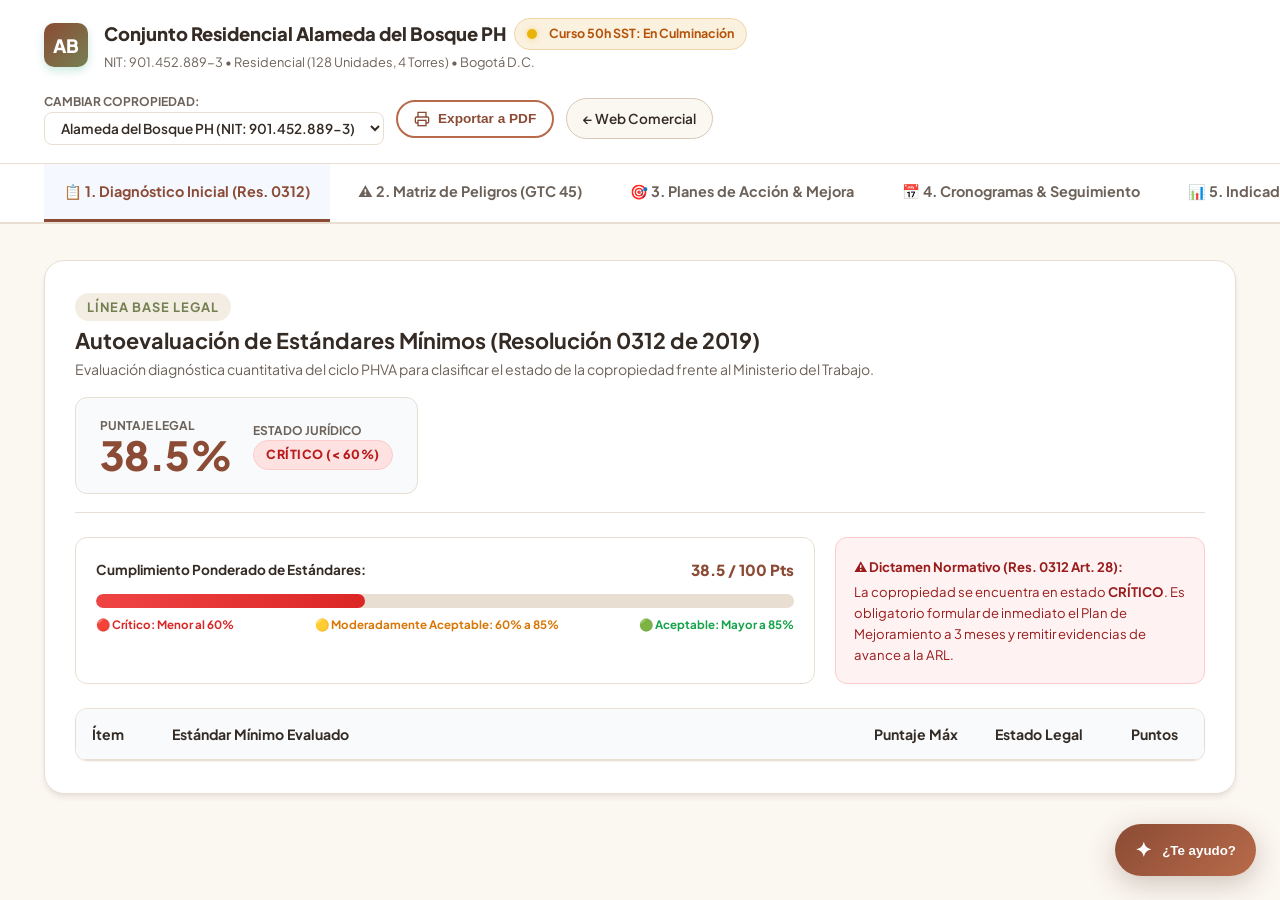
==== commit aaffb23c: "Integrate assistant widget on portal page" ====
--- a/web/entregables.html
+++ b/web/entregables.html
@@ -249,6 +249,7 @@
       line-height: 1.4;
     }
   </style>
+  <link rel="stylesheet" href="css/chatbot.css">
 </head>
 <body>
 
@@ -793,5 +794,6 @@
   </main>
 
   <script src="js/entregables.js"></script>
+  <script src="js/chatbot.js" defer></script>
 </body>
 </html>
--- a/web/css/styles.css
+++ b/web/css/styles.css
@@ -6,35 +6,30 @@
 @import url('https://fonts.googleapis.com/css2?family=Plus+Jakarta+Sans:wght@300;400;500;600;700;800&family=Inter:wght@300;400;500;600&display=swap');
 
 :root {
-  /* Paleta Cálida, Confiable y Saludable */
-  --primary: #1e3a8a;          /* Azul institucional profundo */
-  --primary-light: #3b82f6;    /* Azul dinámico */
-  --primary-hover: #172554;
-  --secondary: #059669;        /* Verde esmeralda salud y prevención */
-  --secondary-light: #10b981;
-  --secondary-bg: #ecfdf5;
-  --warm-accent: #f59e0b;      /* Ámbar cálido para alertas y vida */
-  --dark: #0f172a;             /* Texto principal pizarra oscura */
-  --muted: #475569;            /* Texto secundario */
-  --light-bg: #f8fafc;         /* Fondo suave */
+  --primary: #8b4b35;
+  --primary-light: #b86b4a;
+  --primary-hover: #713a2b;
+  --secondary: #758052;
+  --secondary-light: #94a06a;
+  --secondary-bg: #f3ede3;
+  --warm-accent: #d89a42;
+  --dark: #352b25;
+  --muted: #6d6259;
+  --light-bg: #fbf7f1;
   --card-bg: #ffffff;
-  --border: #e2e8f0;
-  --border-light: #f1f5f9;
-  --danger: #dc2626;
-  --warning: #d97706;
-  --success: #16a34a;
-
-  /* Sombras suaves modernas */
-  --shadow-sm: 0 1px 2px 0 rgb(0 0 0 / 0.05);
-  --shadow-md: 0 4px 6px -1px rgb(0 0 0 / 0.08), 0 2px 4px -2px rgb(0 0 0 / 0.05);
-  --shadow-lg: 0 10px 15px -3px rgb(0 0 0 / 0.08), 0 4px 6px -4px rgb(0 0 0 / 0.04);
-  --shadow-xl: 0 20px 25px -5px rgb(0 0 0 / 0.08), 0 8px 10px -6px rgb(0 0 0 / 0.04);
-
+  --border: #e8ded2;
+  --border-light: #f3ece3;
+  --danger: #c65b4b;
+  --warning: #c88732;
+  --success: #71824e;
+  --shadow-sm: 0 1px 2px 0 rgb(70 45 30 / 0.06);
+  --shadow-md: 0 4px 6px -1px rgb(70 45 30 / 0.09), 0 2px 4px -2px rgb(70 45 30 / 0.05);
+  --shadow-lg: 0 10px 15px -3px rgb(70 45 30 / 0.10), 0 4px 6px -4px rgb(70 45 30 / 0.05);
+  --shadow-xl: 0 20px 25px -5px rgb(70 45 30 / 0.11), 0 8px 10px -6px rgb(70 45 30 / 0.06);
   --radius-sm: 8px;
   --radius-md: 12px;
   --radius-lg: 20px;
   --radius-full: 9999px;
-
   --transition: all 0.25s cubic-bezier(0.4, 0, 0.2, 1);
 }
 
@@ -139,8 +134,8 @@
 }
 
 .btn-portal {
-  background: #f8fafc;
-  border: 1.5px solid #cbd5e1;
+  background: #fbf7f1;
+  border: 1.5px solid #d8c8b8;
   color: var(--dark);
   font-weight: 600;
   padding: 10px 20px;
@@ -257,7 +252,7 @@
   align-items: center;
   gap: 8px;
   background: #ffffff;
-  border: 1px solid #d1fae5;
+  border: 1px solid #e8d8c7;
   color: var(--secondary);
   font-size: 0.85rem;
   font-weight: 700;
@@ -344,7 +339,7 @@
   border-radius: var(--radius-md);
   overflow: hidden;
   height: 320px;
-  background: #e2e8f0;
+  background: #e8ded2;
 }
 
 .hero-img {
@@ -457,7 +452,7 @@
 .about-card:hover {
   transform: translateY(-4px);
   box-shadow: var(--shadow-xl);
-  border-color: #cbd5e1;
+  border-color: #d8c8b8;
 }
 
 .about-card-icon {
@@ -472,17 +467,17 @@
 }
 
 .icon-blue {
-  background: #eff6ff;
+  background: #f7eee5;
   color: var(--primary);
 }
 
 .icon-green {
-  background: #ecfdf5;
+  background: #f3ede3;
   color: var(--secondary);
 }
 
 .icon-amber {
-  background: #fffbeb;
+  background: #fbf1df;
   color: var(--warning);
 }
 
@@ -527,7 +522,7 @@
 }
 
 .policy-badge {
-  background: #f1f5f9;
+  background: #f3ece3;
   font-size: 0.75rem;
   font-weight: 700;
   padding: 3px 8px;
@@ -641,7 +636,7 @@
 }
 
 .package-deliverables-note {
-  background: #f8fafc;
+  background: #fbf7f1;
   border-radius: var(--radius-sm);
   padding: 10px 14px;
   font-size: 0.78rem;
@@ -899,7 +894,7 @@
 
 .modal-close:hover {
   color: var(--dark);
-  background: #f1f5f9;
+  background: #f3ece3;
 }
 
 .modal-body {
@@ -923,19 +918,19 @@
 }
 
 .proposal-badge-notice {
-  background: #eff6ff;
+  background: #f7eee5;
   border-left: 4px solid var(--primary-light);
   padding: 14px 18px;
   border-radius: 4px;
   margin: 20px 0;
   font-size: 0.88rem;
-  color: #1e3a8a;
+  color: #8b4b35;
   line-height: 1.5;
 }
 
 .proposal-price-box {
-  background: #f8fafc;
-  border: 2px dashed #cbd5e1;
+  background: #fbf7f1;
+  border: 2px dashed #d8c8b8;
   border-radius: var(--radius-md);
   padding: 20px;
   text-align: center;
@@ -947,8 +942,8 @@
    =================================================================== */
 
 .footer {
-  background: #0f172a;
-  color: #94a3b8;
+  background: #352b25;
+  color: #b8a797;
   padding: 60px 0 30px;
   border-top: 1px solid #1e293b;
 }
@@ -982,7 +977,7 @@
 }
 
 .footer-links a {
-  color: #94a3b8;
+  color: #b8a797;
   font-size: 0.88rem;
 }
 
@@ -1039,7 +1034,7 @@
   font-size: 0.85rem;
   font-weight: 600;
   color: var(--muted);
-  background: #f1f5f9;
+  background: #f3ece3;
   border: 1.5px solid transparent;
   border-radius: var(--radius-full);
   cursor: pointer;
@@ -1047,7 +1042,7 @@
 }
 
 .role-tab-btn:hover {
-  background: #e2e8f0;
+  background: #e8ded2;
   color: var(--dark);
 }
 
@@ -1103,7 +1098,7 @@
 }
 
 .comp-card-smart {
-  background: linear-gradient(180deg, #ffffff 0%, #f0fdf4 100%);
+  background: linear-gradient(180deg, #ffffff 0%, #fbf4e9 100%);
   border: 2px solid var(--secondary);
   box-shadow: 0 12px 32px rgba(5, 150, 105, 0.12);
 }
@@ -1167,7 +1162,7 @@
   height: 24px;
   border-radius: 50%;
   background: #fee2e2;
-  color: #dc2626;
+  color: #c65b4b;
   display: flex;
   align-items: center;
   justify-content: center;
@@ -1182,7 +1177,7 @@
   height: 24px;
   border-radius: 50%;
   background: #dcfce7;
-  color: #16a34a;
+  color: #71824e;
   display: flex;
   align-items: center;
   justify-content: center;
@@ -1218,13 +1213,13 @@
 .testimonial-card:hover {
   transform: translateY(-4px);
   box-shadow: var(--shadow-xl);
-  border-color: #cbd5e1;
+  border-color: #d8c8b8;
 }
 
 .testimonial-stars {
   display: flex;
   gap: 4px;
-  color: #f59e0b;
+  color: #d89a42;
   margin-bottom: 16px;
 }
 
@@ -1240,7 +1235,7 @@
 .testimonial-quote::before {
   content: '“';
   font-size: 3rem;
-  color: #e2e8f0;
+  color: #e8ded2;
   position: absolute;
   top: -24px;
   left: -12px;
@@ -1283,7 +1278,7 @@
 
 .testimonial-city-badge {
   display: inline-block;
-  background: #f1f5f9;
+  background: #f3ece3;
   color: var(--primary);
   font-size: 0.72rem;
   font-weight: 700;
@@ -1311,7 +1306,7 @@
 }
 
 .faq-item:hover {
-  border-color: #cbd5e1;
+  border-color: #d8c8b8;
 }
 
 .faq-item.active {
@@ -1334,7 +1329,7 @@
 }
 
 .faq-item.active .faq-question {
-  background: #f8fafc;
+  background: #fbf7f1;
   color: var(--primary);
 }
 
@@ -1373,7 +1368,7 @@
    =================================================================== */
 
 .live-estimate-card {
-  background: linear-gradient(135deg, #1e3a8a 0%, #1e40af 100%);
+  background: linear-gradient(135deg, #8b4b35 0%, #1e40af 100%);
   color: #ffffff;
   border-radius: var(--radius-md);
   padding: 20px 24px;
@@ -1417,7 +1412,7 @@
 
 .estimate-details {
   font-size: 0.85rem;
-  color: #cbd5e1;
+  color: #d8c8b8;
   margin-top: 2px;
 }
 
@@ -1476,9 +1471,9 @@
 }
 
 .course-status-pill.in-progress {
-  background: #fef3c7;
+  background: #fbf1df;
   color: #b45309;
-  border: 1px solid #fde68a;
+  border: 1px solid #f0d5a8;
 }
 
 .course-status-pill.pending {
@@ -1488,7 +1483,7 @@
 }
 
 .matrix-filters-card {
-  background: #f8fafc;
+  background: #fbf7f1;
   border: 1px solid var(--border);
   border-radius: var(--radius-md);
   padding: 18px 20px;
@@ -1562,9 +1557,9 @@
   margin-right: 6px;
 }
 
-.dot-green { background: #16a34a; box-shadow: 0 0 6px rgba(22, 163, 74, 0.4); }
+.dot-green { background: #71824e; box-shadow: 0 0 6px rgba(22, 163, 74, 0.4); }
 .dot-yellow { background: #eab308; box-shadow: 0 0 6px rgba(234, 179, 8, 0.4); }
-.dot-red { background: #dc2626; box-shadow: 0 0 6px rgba(220, 38, 38, 0.4); }
+.dot-red { background: #c65b4b; box-shadow: 0 0 6px rgba(220, 38, 38, 0.4); }
 
 /* Diagnóstico visual mejorado */
 .diag-semaphor-banner {
@@ -1584,7 +1579,7 @@
 
 .diag-progress-outer {
   height: 14px;
-  background: #e2e8f0;
+  background: #e8ded2;
   border-radius: 7px;
   overflow: hidden;
   margin: 12px 0 8px;
@@ -1700,3 +1695,33 @@
   }
 }
 
+
+
+/* Imagen principal y acabado cálido */
+.hero {
+  background: radial-gradient(circle at 10% 20%, rgba(243, 232, 216, 0.92) 0%, #fbf7f1 88%);
+}
+.hero-image-wrapper {
+  background: #eadbc9;
+}
+.hero-img {
+  display: block;
+  width: 100%;
+  height: 100%;
+  object-fit: cover;
+  object-position: center;
+  filter: brightness(1.12) saturate(1.08) sepia(0.08);
+}
+.btn-primary {
+  background: linear-gradient(135deg, #8b4b35 0%, #b86b4a 100%);
+  box-shadow: 0 4px 14px rgba(139, 75, 53, 0.22);
+}
+.btn-primary:hover {
+  background: linear-gradient(135deg, #713a2b 0%, #8b4b35 100%);
+  box-shadow: 0 6px 20px rgba(139, 75, 53, 0.28);
+}
+.btn-outline {
+  border-color: #b86b4a;
+  color: #8b4b35;
+}
+.btn-outline:hover { background: rgba(184, 107, 74, 0.09); }
--- a/web/css/chatbot.css
+++ b/web/css/chatbot.css
@@ -0,0 +1,23 @@
+#sst-chatbot{font-family:inherit;position:relative;z-index:99999}
+.sst-chat-launcher{position:fixed;right:24px;bottom:24px;border:0;border-radius:999px;background:linear-gradient(135deg,#8b4b35,#b86b4a);color:#fff;padding:14px 20px;box-shadow:0 8px 28px #55301f40;display:flex;align-items:center;gap:10px;font-weight:800;cursor:pointer}
+.sst-chat-launcher-icon{font-size:1.25rem}
+.sst-chat-panel{position:fixed;right:24px;bottom:88px;width:min(390px,calc(100vw - 28px));height:min(570px,calc(100dvh - 120px));background:#fff;border:1px solid #e8ded2;border-radius:20px;box-shadow:0 18px 60px #352b2530;display:flex;flex-direction:column;overflow:hidden}
+.sst-chat-panel[hidden]{display:none}
+.sst-chat-header{background:linear-gradient(120deg,#8b4b35,#b86b4a);color:#fff;padding:16px;display:flex;align-items:center;gap:12px}
+.sst-chat-header strong,.sst-chat-header small{display:block}
+.sst-chat-header small{opacity:.88;font-size:.78rem;margin-top:2px}
+.sst-chat-avatar{width:38px;height:38px;border-radius:50%;display:grid;place-items:center;background:#ffffff25;font-size:1.3rem}
+.sst-chat-close{margin-left:auto;border:0;background:transparent;color:#fff;font-size:1.8rem;cursor:pointer}
+.sst-chat-messages{padding:16px;overflow:auto;display:flex;flex-direction:column;gap:10px;flex:1;background:#fbf7f1}
+.sst-chat-message{max-width:90%;padding:11px 13px;border-radius:14px;font-size:.9rem;line-height:1.5;white-space:pre-wrap;overflow-wrap:anywhere}
+.sst-chat-message.bot{align-self:flex-start;background:#fff;border:1px solid #e8ded2;color:#352b25;border-bottom-left-radius:4px}
+.sst-chat-message.user{align-self:flex-end;background:#8b4b35;color:#fff;border-bottom-right-radius:4px}
+.sst-chat-message.pending{color:#786b60;font-style:italic}
+.sst-chat-suggestions{display:flex;gap:7px;padding:9px 12px;overflow-x:auto;background:#fff}
+.sst-chat-suggestions button{flex:0 0 auto;border:1px solid #e5cbbd;border-radius:999px;background:#fff8f2;color:#8b4b35;padding:7px 10px;font-size:.75rem;cursor:pointer}
+.sst-chat-form{display:flex;gap:8px;padding:12px;border-top:1px solid #eee5dc;background:#fff}
+.sst-chat-form input{min-width:0;flex:1;border:1px solid #ddd0c5;border-radius:999px;padding:12px 14px;font:inherit;outline-color:#b86b4a}
+.sst-chat-form button{width:44px;height:44px;border:0;border-radius:50%;background:#8b4b35;color:#fff;font-size:1.1rem;cursor:pointer}
+.sst-chat-disclaimer{font-size:.67rem;color:#8a7d72;text-align:center;margin:0;padding:0 10px 9px;background:#fff}
+.sst-chat-sr{position:absolute;width:1px;height:1px;padding:0;margin:-1px;overflow:hidden;clip:rect(0,0,0,0);white-space:nowrap;border:0}
+@media(max-width:480px){.sst-chat-launcher{right:14px;bottom:14px}.sst-chat-panel{right:10px;bottom:72px;width:calc(100vw - 20px);height:min(620px,calc(100dvh - 92px))}}
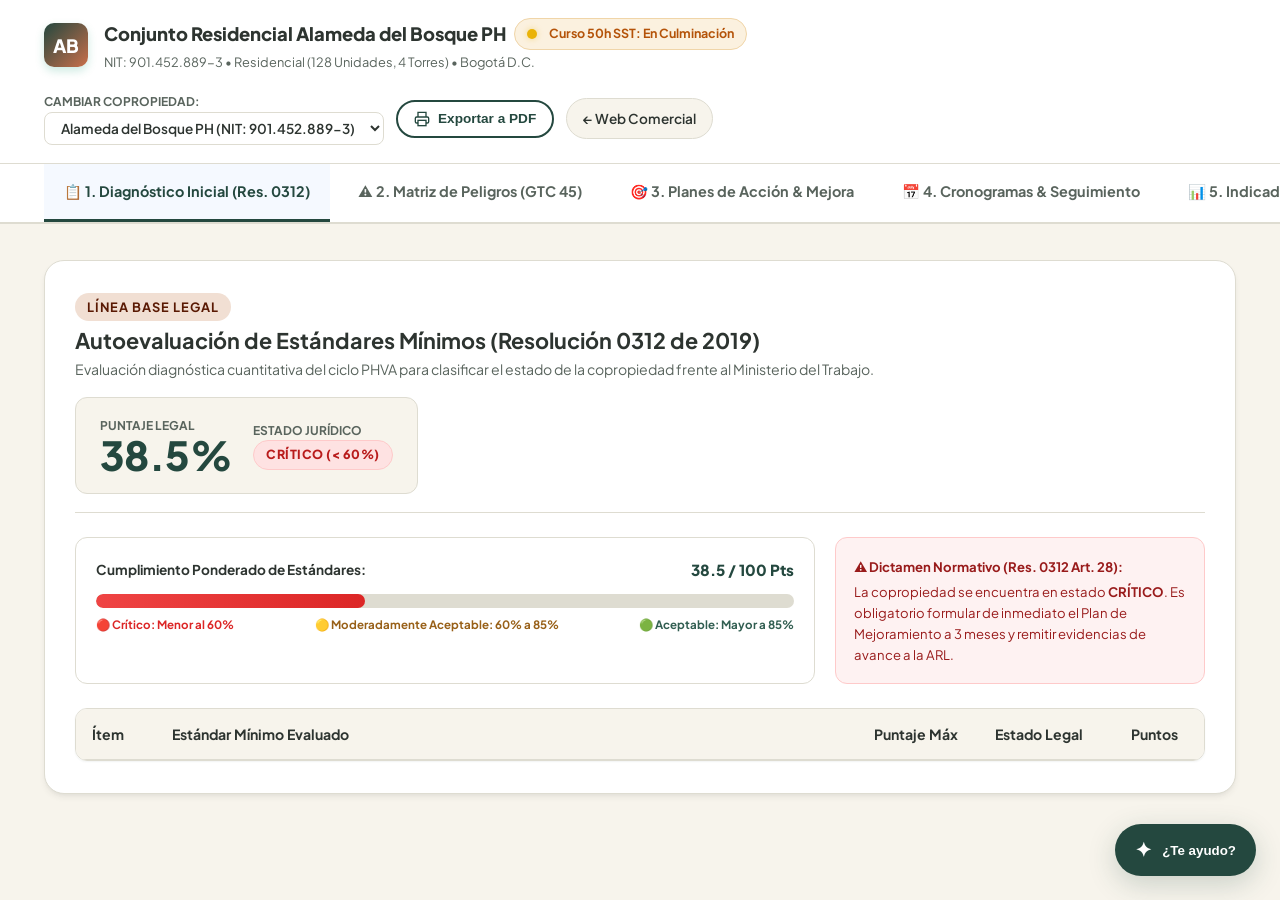
==== commit 09a84dd5: "Align client portal surfaces with brand palette" ====
--- a/web/entregables.html
+++ b/web/entregables.html
@@ -100,7 +100,7 @@
       display: flex;
       align-items: center;
       gap: 20px;
-      background: #f8fafc;
+      background: #F7F4EC;
       border-radius: var(--radius-md);
       padding: 18px 24px;
       border: 1px solid var(--border);
@@ -121,7 +121,7 @@
       letter-spacing: 0.5px;
     }
     .status-danger { background: #fee2e2; color: #b91c1c; border: 1px solid #fecaca; }
-    .status-warning { background: #fef3c7; color: #b45309; border: 1px solid #fde68a; }
+    .status-warning { background: #F1DFD3; color: #986018; border: 1px solid #fde68a; }
     .status-success { background: #dcfce7; color: #15803d; border: 1px solid #86efac; }
 
     /* Tablas técnicas */
@@ -138,7 +138,7 @@
       text-align: left;
     }
     .tech-table th {
-      background: #f8fafc;
+      background: #F7F4EC;
       color: var(--dark);
       font-weight: 700;
       padding: 14px 16px;
@@ -147,11 +147,11 @@
     }
     .tech-table td {
       padding: 13px 16px;
-      border-bottom: 1px solid #f1f5f9;
+      border-bottom: 1px solid #F1DFD3;
       color: var(--dark);
     }
     .tech-table tbody tr:hover {
-      background-color: #f8fafc;
+      background-color: #F7F4EC;
     }
     .badge {
       display: inline-block;
@@ -160,10 +160,10 @@
       padding: 3px 8px;
       border-radius: 4px;
     }
-    .badge-success { background: #ecfdf5; color: #047857; }
+    .badge-success { background: #E7EDE5; color: #24483F; }
     .badge-danger { background: #fef2f2; color: #b91c1c; }
-    .badge-warning { background: #fffbeb; color: #b45309; }
-    .badge-neutral { background: #f1f5f9; color: #475569; }
+    .badge-warning { background: #F1DFD3; color: #986018; }
+    .badge-neutral { background: #F1DFD3; color: #59645D; }
 
     .risk-badge {
       font-weight: 800;
@@ -174,13 +174,13 @@
       white-space: nowrap;
     }
     .risk-i { background: #fee2e2; color: #991b1b; border: 1px solid #fca5a5; }
-    .risk-ii { background: #ffedd5; color: #c2410c; border: 1px solid #fed7aa; }
+    .risk-ii { background: #ffedd5; color: #A95336; border: 1px solid #fed7aa; }
     .risk-iii { background: #fef9c3; color: #854d0e; border: 1px solid #fef08a; }
     .risk-iv { background: #dcfce7; color: #166534; border: 1px solid #bbf7d0; }
 
     .pill-tag {
-      background: #eff6ff;
-      color: #1d4ed8;
+      background: #E7EDE5;
+      color: #24483F;
       font-size: 0.75rem;
       font-weight: 600;
       padding: 2px 8px;
@@ -373,8 +373,8 @@
             </div>
             <div class="diag-thresholds">
               <span style="color: #dc2626;">🔴 Crítico: Menor al 60%</span>
-              <span style="color: #d97706;">🟡 Moderadamente Aceptable: 60% a 85%</span>
-              <span style="color: #16a34a;">🟢 Aceptable: Mayor a 85%</span>
+              <span style="color: #986018;">🟡 Moderadamente Aceptable: 60% a 85%</span>
+              <span style="color: #315E51;">🟢 Aceptable: Mayor a 85%</span>
             </div>
           </div>
 
@@ -595,7 +595,7 @@
 
         <div class="kpi-grid">
           <!-- 1. Frecuencia de Accidentes -->
-          <div class="kpi-card" style="border-top-color: #10b981;">
+          <div class="kpi-card" style="border-top-color: #A8B8A0;">
             <div>
               <div class="kpi-top-row">
                 <span class="kpi-title">Frecuencia de AT (IF)</span>
@@ -610,13 +610,13 @@
                 <span>Meta Legal: 0.0</span>
               </div>
               <div class="progress-bar-bg">
-                <div class="progress-bar-fill" style="width: 100%; background: #10b981;"></div>
+                <div class="progress-bar-fill" style="width: 100%; background: #A8B8A0;"></div>
               </div>
             </div>
           </div>
 
           <!-- 2. Severidad de Accidentes -->
-          <div class="kpi-card" style="border-top-color: #10b981;">
+          <div class="kpi-card" style="border-top-color: #A8B8A0;">
             <div>
               <div class="kpi-top-row">
                 <span class="kpi-title">Severidad de AT (IS)</span>
@@ -631,13 +631,13 @@
                 <span>Meta Legal: 0 Días</span>
               </div>
               <div class="progress-bar-bg">
-                <div class="progress-bar-fill" style="width: 100%; background: #10b981;"></div>
+                <div class="progress-bar-fill" style="width: 100%; background: #A8B8A0;"></div>
               </div>
             </div>
           </div>
 
           <!-- 3. Mortalidad por Accidentes -->
-          <div class="kpi-card" style="border-top-color: #10b981;">
+          <div class="kpi-card" style="border-top-color: #A8B8A0;">
             <div>
               <div class="kpi-top-row">
                 <span class="kpi-title">Mortalidad por AT</span>
@@ -652,13 +652,13 @@
                 <span>Meta Legal: 0%</span>
               </div>
               <div class="progress-bar-bg">
-                <div class="progress-bar-fill" style="width: 100%; background: #10b981;"></div>
+                <div class="progress-bar-fill" style="width: 100%; background: #A8B8A0;"></div>
               </div>
             </div>
           </div>
 
           <!-- 4. Ausentismo por Causa Médica -->
-          <div class="kpi-card" style="border-top-color: #3b82f6;">
+          <div class="kpi-card" style="border-top-color: #668675;">
             <div>
               <div class="kpi-top-row">
                 <span class="kpi-title">Ausentismo Médico</span>
@@ -673,13 +673,13 @@
                 <span>Meta Máxima: < 3.0%</span>
               </div>
               <div class="progress-bar-bg">
-                <div class="progress-bar-fill" style="width: 40%; background: #3b82f6;"></div>
+                <div class="progress-bar-fill" style="width: 40%; background: #668675;"></div>
               </div>
             </div>
           </div>
 
           <!-- 5. Cumplimiento Plan Anual de Trabajo -->
-          <div class="kpi-card" style="border-top-color: #059669;">
+          <div class="kpi-card" style="border-top-color: #315E51;">
             <div>
               <div class="kpi-top-row">
                 <span class="kpi-title">Cumplimiento Plan Anual</span>
@@ -700,7 +700,7 @@
           </div>
 
           <!-- 6. Cobertura del Programa de Capacitación -->
-          <div class="kpi-card" style="border-top-color: #059669;">
+          <div class="kpi-card" style="border-top-color: #315E51;">
             <div>
               <div class="kpi-top-row">
                 <span class="kpi-title">Cobertura Capacitaciones</span>
@@ -743,17 +743,17 @@
           </span>
         </div>
 
-        <div style="background: #fffbeb; border-left: 4px solid var(--warning); padding: 18px 20px; border-radius: 6px; margin-bottom: 24px;">
-          <h4 style="font-size: 0.98rem; color: #b45309; margin: 0 0 6px 0; font-weight: 700;">
+        <div style="background: #F1DFD3; border-left: 4px solid var(--warning); padding: 18px 20px; border-radius: 6px; margin-bottom: 24px;">
+          <h4 style="font-size: 0.98rem; color: #986018; margin: 0 0 6px 0; font-weight: 700;">
             ⚠️ Protocolo Legal No Negociable de Fiscalización:
           </h4>
-          <p style="font-size: 0.88rem; color: #78350f; line-height: 1.55; margin: 0;">
+          <p style="font-size: 0.88rem; color: #5A4034; line-height: 1.55; margin: 0;">
             Nuestra firma asesora <strong>no transmitirá ni avalará reportes oficiales de autoevaluación</strong> ante la Administradora de Riesgos Laborales (ARL) ni ante la plataforma del Ministerio del Trabajo (Fondo de Riesgos Laborales) sin la verificación fehaciente de las evidencias documentales entregadas por la copropiedad.
           </p>
         </div>
 
         <div style="display: grid; grid-template-columns: repeat(auto-fit, minmax(320px, 1fr)); gap: 24px; margin-bottom: 28px;">
-          <div style="background: #f8fafc; border: 1px solid var(--border); border-radius: 8px; padding: 22px;">
+          <div style="background: #F7F4EC; border: 1px solid var(--border); border-radius: 8px; padding: 22px;">
             <h4 style="font-size: 1rem; margin-bottom: 12px; color: var(--dark); font-weight: 700;">
               1. Verificación del Responsable Interno
             </h4>
@@ -767,7 +767,7 @@
             </div>
           </div>
 
-          <div style="background: #f8fafc; border: 1px solid var(--border); border-radius: 8px; padding: 22px;">
+          <div style="background: #F7F4EC; border: 1px solid var(--border); border-radius: 8px; padding: 22px;">
             <h4 style="font-size: 1rem; margin-bottom: 12px; color: var(--dark); font-weight: 700;">
               2. Soportes Fidedignos Auditados
             </h4>
--- a/web/css/styles.css
+++ b/web/css/styles.css
@@ -6,26 +6,27 @@
 @import url('https://fonts.googleapis.com/css2?family=Plus+Jakarta+Sans:wght@300;400;500;600;700;800&family=Inter:wght@300;400;500;600&display=swap');
 
 :root {
-  --primary: #8b4b35;
-  --primary-light: #b86b4a;
-  --primary-hover: #713a2b;
-  --secondary: #758052;
-  --secondary-light: #94a06a;
-  --secondary-bg: #f3ede3;
-  --warm-accent: #d89a42;
-  --dark: #352b25;
-  --muted: #6d6259;
-  --light-bg: #fbf7f1;
-  --card-bg: #ffffff;
-  --border: #e8ded2;
-  --border-light: #f3ece3;
-  --danger: #c65b4b;
-  --warning: #c88732;
-  --success: #71824e;
-  --shadow-sm: 0 1px 2px 0 rgb(70 45 30 / 0.06);
-  --shadow-md: 0 4px 6px -1px rgb(70 45 30 / 0.09), 0 2px 4px -2px rgb(70 45 30 / 0.05);
-  --shadow-lg: 0 10px 15px -3px rgb(70 45 30 / 0.10), 0 4px 6px -4px rgb(70 45 30 / 0.05);
-  --shadow-xl: 0 20px 25px -5px rgb(70 45 30 / 0.11), 0 8px 10px -6px rgb(70 45 30 / 0.06);
+  /* Identidad visual: natural, cálida, cercana y profesional */
+  --primary: #24483F;
+  --primary-light: #A8B8A0;
+  --primary-hover: #19372F;
+  --secondary: #C96F4A;
+  --secondary-light: #D98A69;
+  --secondary-bg: #F1DFD3;
+  --warm-accent: #C96F4A;
+  --dark: #2D3430;
+  --muted: #59645D;
+  --light-bg: #F7F4EC;
+  --card-bg: #FFFFFF;
+  --border: #DEDCD1;
+  --border-light: #EAE8DE;
+  --danger: #A94438;
+  --warning: #986018;
+  --success: #24483F;
+  --shadow-sm: 0 1px 2px 0 rgb(36 72 63 / 0.06);
+  --shadow-md: 0 4px 6px -1px rgb(45 52 48 / 0.08), 0 2px 4px -2px rgb(45 52 48 / 0.05);
+  --shadow-lg: 0 10px 15px -3px rgb(45 52 48 / 0.09), 0 4px 6px -4px rgb(45 52 48 / 0.05);
+  --shadow-xl: 0 20px 25px -5px rgb(45 52 48 / 0.10), 0 8px 10px -6px rgb(45 52 48 / 0.06);
   --radius-sm: 8px;
   --radius-md: 12px;
   --radius-lg: 20px;
@@ -134,7 +135,7 @@
 }
 
 .btn-portal {
-  background: #fbf7f1;
+  background: #F7F4EC;
   border: 1.5px solid #d8c8b8;
   color: var(--dark);
   font-weight: 600;
@@ -339,7 +340,7 @@
   border-radius: var(--radius-md);
   overflow: hidden;
   height: 320px;
-  background: #e8ded2;
+  background: #DEDCD1;
 }
 
 .hero-img {
@@ -472,7 +473,7 @@
 }
 
 .icon-green {
-  background: #f3ede3;
+  background: #F1DFD3;
   color: var(--secondary);
 }
 
@@ -522,7 +523,7 @@
 }
 
 .policy-badge {
-  background: #f3ece3;
+  background: #EAE8DE;
   font-size: 0.75rem;
   font-weight: 700;
   padding: 3px 8px;
@@ -636,7 +637,7 @@
 }
 
 .package-deliverables-note {
-  background: #fbf7f1;
+  background: #F7F4EC;
   border-radius: var(--radius-sm);
   padding: 10px 14px;
   font-size: 0.78rem;
@@ -894,7 +895,7 @@
 
 .modal-close:hover {
   color: var(--dark);
-  background: #f3ece3;
+  background: #EAE8DE;
 }
 
 .modal-body {
@@ -924,12 +925,12 @@
   border-radius: 4px;
   margin: 20px 0;
   font-size: 0.88rem;
-  color: #8b4b35;
+  color: #5A1903;
   line-height: 1.5;
 }
 
 .proposal-price-box {
-  background: #fbf7f1;
+  background: #F7F4EC;
   border: 2px dashed #d8c8b8;
   border-radius: var(--radius-md);
   padding: 20px;
@@ -942,7 +943,7 @@
    =================================================================== */
 
 .footer {
-  background: #352b25;
+  background: #2D3430;
   color: #b8a797;
   padding: 60px 0 30px;
   border-top: 1px solid #1e293b;
@@ -1034,7 +1035,7 @@
   font-size: 0.85rem;
   font-weight: 600;
   color: var(--muted);
-  background: #f3ece3;
+  background: #EAE8DE;
   border: 1.5px solid transparent;
   border-radius: var(--radius-full);
   cursor: pointer;
@@ -1042,7 +1043,7 @@
 }
 
 .role-tab-btn:hover {
-  background: #e8ded2;
+  background: #DEDCD1;
   color: var(--dark);
 }
 
@@ -1162,7 +1163,7 @@
   height: 24px;
   border-radius: 50%;
   background: #fee2e2;
-  color: #c65b4b;
+  color: #E8412F;
   display: flex;
   align-items: center;
   justify-content: center;
@@ -1177,7 +1178,7 @@
   height: 24px;
   border-radius: 50%;
   background: #dcfce7;
-  color: #71824e;
+  color: #374001;
   display: flex;
   align-items: center;
   justify-content: center;
@@ -1219,7 +1220,7 @@
 .testimonial-stars {
   display: flex;
   gap: 4px;
-  color: #d89a42;
+  color: #E88005;
   margin-bottom: 16px;
 }
 
@@ -1235,7 +1236,7 @@
 .testimonial-quote::before {
   content: '“';
   font-size: 3rem;
-  color: #e8ded2;
+  color: #DEDCD1;
   position: absolute;
   top: -24px;
   left: -12px;
@@ -1278,7 +1279,7 @@
 
 .testimonial-city-badge {
   display: inline-block;
-  background: #f3ece3;
+  background: #EAE8DE;
   color: var(--primary);
   font-size: 0.72rem;
   font-weight: 700;
@@ -1329,7 +1330,7 @@
 }
 
 .faq-item.active .faq-question {
-  background: #fbf7f1;
+  background: #F7F4EC;
   color: var(--primary);
 }
 
@@ -1368,7 +1369,7 @@
    =================================================================== */
 
 .live-estimate-card {
-  background: linear-gradient(135deg, #8b4b35 0%, #1e40af 100%);
+  background: linear-gradient(135deg, #5A1903 0%, #1e40af 100%);
   color: #ffffff;
   border-radius: var(--radius-md);
   padding: 20px 24px;
@@ -1483,7 +1484,7 @@
 }
 
 .matrix-filters-card {
-  background: #fbf7f1;
+  background: #F7F4EC;
   border: 1px solid var(--border);
   border-radius: var(--radius-md);
   padding: 18px 20px;
@@ -1557,9 +1558,9 @@
   margin-right: 6px;
 }
 
-.dot-green { background: #71824e; box-shadow: 0 0 6px rgba(22, 163, 74, 0.4); }
+.dot-green { background: #374001; box-shadow: 0 0 6px rgba(22, 163, 74, 0.4); }
 .dot-yellow { background: #eab308; box-shadow: 0 0 6px rgba(234, 179, 8, 0.4); }
-.dot-red { background: #c65b4b; box-shadow: 0 0 6px rgba(220, 38, 38, 0.4); }
+.dot-red { background: #E8412F; box-shadow: 0 0 6px rgba(220, 38, 38, 0.4); }
 
 /* Diagnóstico visual mejorado */
 .diag-semaphor-banner {
@@ -1579,7 +1580,7 @@
 
 .diag-progress-outer {
   height: 14px;
-  background: #e8ded2;
+  background: #DEDCD1;
   border-radius: 7px;
   overflow: hidden;
   margin: 12px 0 8px;
@@ -1699,7 +1700,7 @@
 
 /* Imagen principal y acabado cálido */
 .hero {
-  background: radial-gradient(circle at 10% 20%, rgba(243, 232, 216, 0.92) 0%, #fbf7f1 88%);
+  background: radial-gradient(circle at 10% 20%, rgba(243, 232, 216, 0.92) 0%, #F7F4EC 88%);
 }
 .hero-image-wrapper {
   background: #eadbc9;
@@ -1713,15 +1714,55 @@
   filter: brightness(1.12) saturate(1.08) sepia(0.08);
 }
 .btn-primary {
-  background: linear-gradient(135deg, #8b4b35 0%, #b86b4a 100%);
+  background: linear-gradient(135deg, #5A1903 0%, #E86531 100%);
   box-shadow: 0 4px 14px rgba(139, 75, 53, 0.22);
 }
 .btn-primary:hover {
-  background: linear-gradient(135deg, #713a2b 0%, #8b4b35 100%);
+  background: linear-gradient(135deg, #374001 0%, #5A1903 100%);
   box-shadow: 0 6px 20px rgba(139, 75, 53, 0.28);
 }
 .btn-outline {
-  border-color: #b86b4a;
-  color: #8b4b35;
+  border-color: #E86531;
+  color: #5A1903;
 }
 .btn-outline:hover { background: rgba(184, 107, 74, 0.09); }
+
+
+/* Identidad cromática otoño: aplicar de forma consistente en toda la página */
+body { background-color: #F7F4EC; color: #2D3430; }
+.header { background: rgba(255, 248, 237, .96); border-bottom-color: #DEDCD1; }
+.hero { background: linear-gradient(120deg, #F7F4EC 0%, #F1DFD3 58%, #EAE8DE 100%); }
+.section:nth-of-type(even) { background-color: #F1DFD3; }
+.section-tag, .hero-badge { color: #5A1903; }
+.hero-badge-dot { background: #E88005; }
+.btn-primary, .nav-links a.active { background-color: #374001; }
+.btn-primary:hover { background-color: #5A1903; }
+.btn-secondary { background: #E88005; color: #2D3430; }
+.btn-outline { border-color: #E86531; color: #5A1903; }
+.btn-outline:hover { background: #F1DFD3; }
+a { color: #5A1903; }
+a:hover { color: #E86531; }
+input:focus, select:focus, textarea:focus { border-color: #E88005 !important; box-shadow: 0 0 0 3px rgba(232,128,5,.15); }
+::selection { background: #E88005; color: #2D3430; }
+
+
+/* Refinamiento visual transversal de la marca */
+body { background: #F7F4EC; color: #2D3430; }
+.header, .deliverables-header { background: rgba(247,244,236,.96); border-color: #DEDCD1; }
+.hero { background: linear-gradient(135deg, #F7F4EC 0%, #F1DFD3 100%); }
+.section:nth-of-type(even), .role-content-box { background-color: #F1DFD3; }
+.logo-brand, .nav-links a:hover, .nav-links a.active { color: #24483F; }
+.logo-icon { background: linear-gradient(135deg, #24483F, #A8B8A0); }
+.btn-primary { background: #24483F; color: #fff; box-shadow: 0 4px 14px rgba(36,72,63,.18); }
+.btn-primary:hover { background: #19372F; color: #fff; }
+.btn-secondary { background: #C96F4A; color: #fff; }
+.btn-secondary:hover { background: #A95336; color: #fff; }
+.btn-outline { border-color: #24483F; color: #24483F; }
+.btn-outline:hover { background: #E7EDE5; color: #19372F; }
+.btn-portal { background: #F7F4EC; border-color: #DEDCD1; color: #2D3430; }
+.btn-portal:hover { border-color: #A8B8A0; color: #24483F; }
+a { color: #315E51; }
+a:hover { color: #A95336; }
+input:focus, select:focus, textarea:focus { border-color: #668675 !important; box-shadow: 0 0 0 3px rgba(168,184,160,.28); }
+::selection { background: #DCE5D8; color: #19372F; }
+.badge-success, .status-success { background: #E7EDE5; color: #24483F; }
--- a/web/css/chatbot.css
+++ b/web/css/chatbot.css
@@ -1,23 +1,25 @@
 #sst-chatbot{font-family:inherit;position:relative;z-index:99999}
-.sst-chat-launcher{position:fixed;right:24px;bottom:24px;border:0;border-radius:999px;background:linear-gradient(135deg,#8b4b35,#b86b4a);color:#fff;padding:14px 20px;box-shadow:0 8px 28px #55301f40;display:flex;align-items:center;gap:10px;font-weight:800;cursor:pointer}
+.sst-chat-launcher{position:fixed;right:24px;bottom:24px;border:0;border-radius:999px;background:#24483F;color:#fff;padding:14px 20px;box-shadow:0 8px 28px #24483f35;display:flex;align-items:center;gap:10px;font-weight:800;cursor:pointer}
+.sst-chat-launcher:hover{background:#19372F}
 .sst-chat-launcher-icon{font-size:1.25rem}
-.sst-chat-panel{position:fixed;right:24px;bottom:88px;width:min(390px,calc(100vw - 28px));height:min(570px,calc(100dvh - 120px));background:#fff;border:1px solid #e8ded2;border-radius:20px;box-shadow:0 18px 60px #352b2530;display:flex;flex-direction:column;overflow:hidden}
+.sst-chat-panel{position:fixed;right:24px;bottom:88px;width:min(390px,calc(100vw - 28px));height:min(570px,calc(100dvh - 120px));background:#fff;border:1px solid #DEDCD1;border-radius:20px;box-shadow:0 18px 60px #2d343025;display:flex;flex-direction:column;overflow:hidden}
 .sst-chat-panel[hidden]{display:none}
-.sst-chat-header{background:linear-gradient(120deg,#8b4b35,#b86b4a);color:#fff;padding:16px;display:flex;align-items:center;gap:12px}
+.sst-chat-header{background:linear-gradient(120deg,#24483F,#315E51);color:#fff;padding:16px;display:flex;align-items:center;gap:12px}
 .sst-chat-header strong,.sst-chat-header small{display:block}
-.sst-chat-header small{opacity:.88;font-size:.78rem;margin-top:2px}
+.sst-chat-header small{opacity:.9;font-size:.78rem;margin-top:2px}
 .sst-chat-avatar{width:38px;height:38px;border-radius:50%;display:grid;place-items:center;background:#ffffff25;font-size:1.3rem}
 .sst-chat-close{margin-left:auto;border:0;background:transparent;color:#fff;font-size:1.8rem;cursor:pointer}
-.sst-chat-messages{padding:16px;overflow:auto;display:flex;flex-direction:column;gap:10px;flex:1;background:#fbf7f1}
+.sst-chat-messages{padding:16px;overflow:auto;display:flex;flex-direction:column;gap:10px;flex:1;background:#F7F4EC}
 .sst-chat-message{max-width:90%;padding:11px 13px;border-radius:14px;font-size:.9rem;line-height:1.5;white-space:pre-wrap;overflow-wrap:anywhere}
-.sst-chat-message.bot{align-self:flex-start;background:#fff;border:1px solid #e8ded2;color:#352b25;border-bottom-left-radius:4px}
-.sst-chat-message.user{align-self:flex-end;background:#8b4b35;color:#fff;border-bottom-right-radius:4px}
-.sst-chat-message.pending{color:#786b60;font-style:italic}
+.sst-chat-message.bot{align-self:flex-start;background:#fff;border:1px solid #DEDCD1;color:#2D3430;border-bottom-left-radius:4px}
+.sst-chat-message.user{align-self:flex-end;background:#24483F;color:#fff;border-bottom-right-radius:4px}
+.sst-chat-message.pending{color:#59645D;font-style:italic}
 .sst-chat-suggestions{display:flex;gap:7px;padding:9px 12px;overflow-x:auto;background:#fff}
-.sst-chat-suggestions button{flex:0 0 auto;border:1px solid #e5cbbd;border-radius:999px;background:#fff8f2;color:#8b4b35;padding:7px 10px;font-size:.75rem;cursor:pointer}
-.sst-chat-form{display:flex;gap:8px;padding:12px;border-top:1px solid #eee5dc;background:#fff}
-.sst-chat-form input{min-width:0;flex:1;border:1px solid #ddd0c5;border-radius:999px;padding:12px 14px;font:inherit;outline-color:#b86b4a}
-.sst-chat-form button{width:44px;height:44px;border:0;border-radius:50%;background:#8b4b35;color:#fff;font-size:1.1rem;cursor:pointer}
-.sst-chat-disclaimer{font-size:.67rem;color:#8a7d72;text-align:center;margin:0;padding:0 10px 9px;background:#fff}
+.sst-chat-suggestions button{flex:0 0 auto;border:1px solid #D8C8BA;border-radius:999px;background:#F7F4EC;color:#24483F;padding:7px 10px;font-size:.75rem;cursor:pointer}
+.sst-chat-form{display:flex;gap:8px;padding:12px;border-top:1px solid #EAE8DE;background:#fff}
+.sst-chat-form input{min-width:0;flex:1;border:1px solid #DEDCD1;border-radius:999px;padding:12px 14px;font:inherit;outline-color:#668675}
+.sst-chat-form button{width:44px;height:44px;border:0;border-radius:50%;background:#24483F;color:#fff;font-size:1.1rem;cursor:pointer}
+.sst-chat-form button:hover{background:#19372F}
+.sst-chat-disclaimer{font-size:.67rem;color:#59645D;text-align:center;margin:0;padding:0 10px 9px;background:#fff}
 .sst-chat-sr{position:absolute;width:1px;height:1px;padding:0;margin:-1px;overflow:hidden;clip:rect(0,0,0,0);white-space:nowrap;border:0}
-@media(max-width:480px){.sst-chat-launcher{right:14px;bottom:14px}.sst-chat-panel{right:10px;bottom:72px;width:calc(100vw - 20px);height:min(620px,calc(100dvh - 92px))}}+@media(max-width:480px){.sst-chat-launcher{right:14px;bottom:14px}.sst-chat-panel{right:10px;bottom:72px;width:calc(100vw - 20px);height:min(620px,calc(100dvh - 92px))}}
